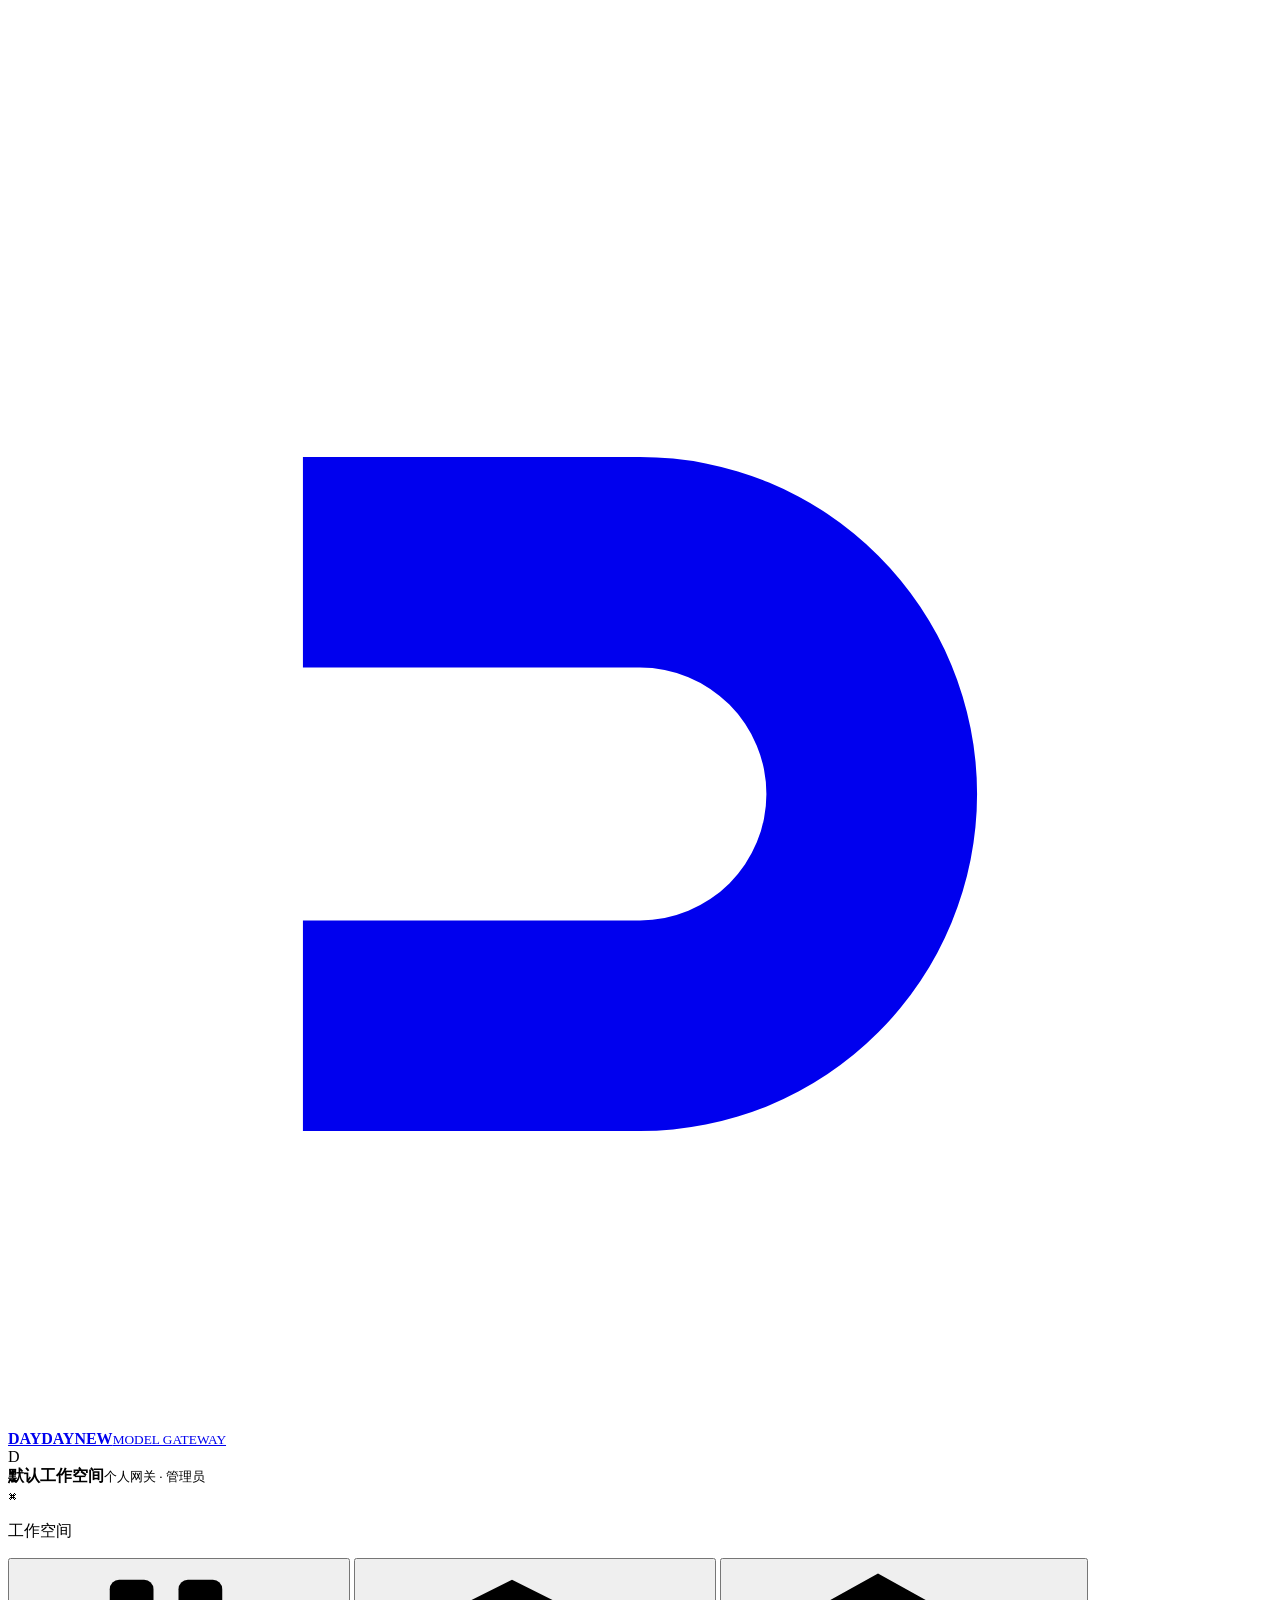
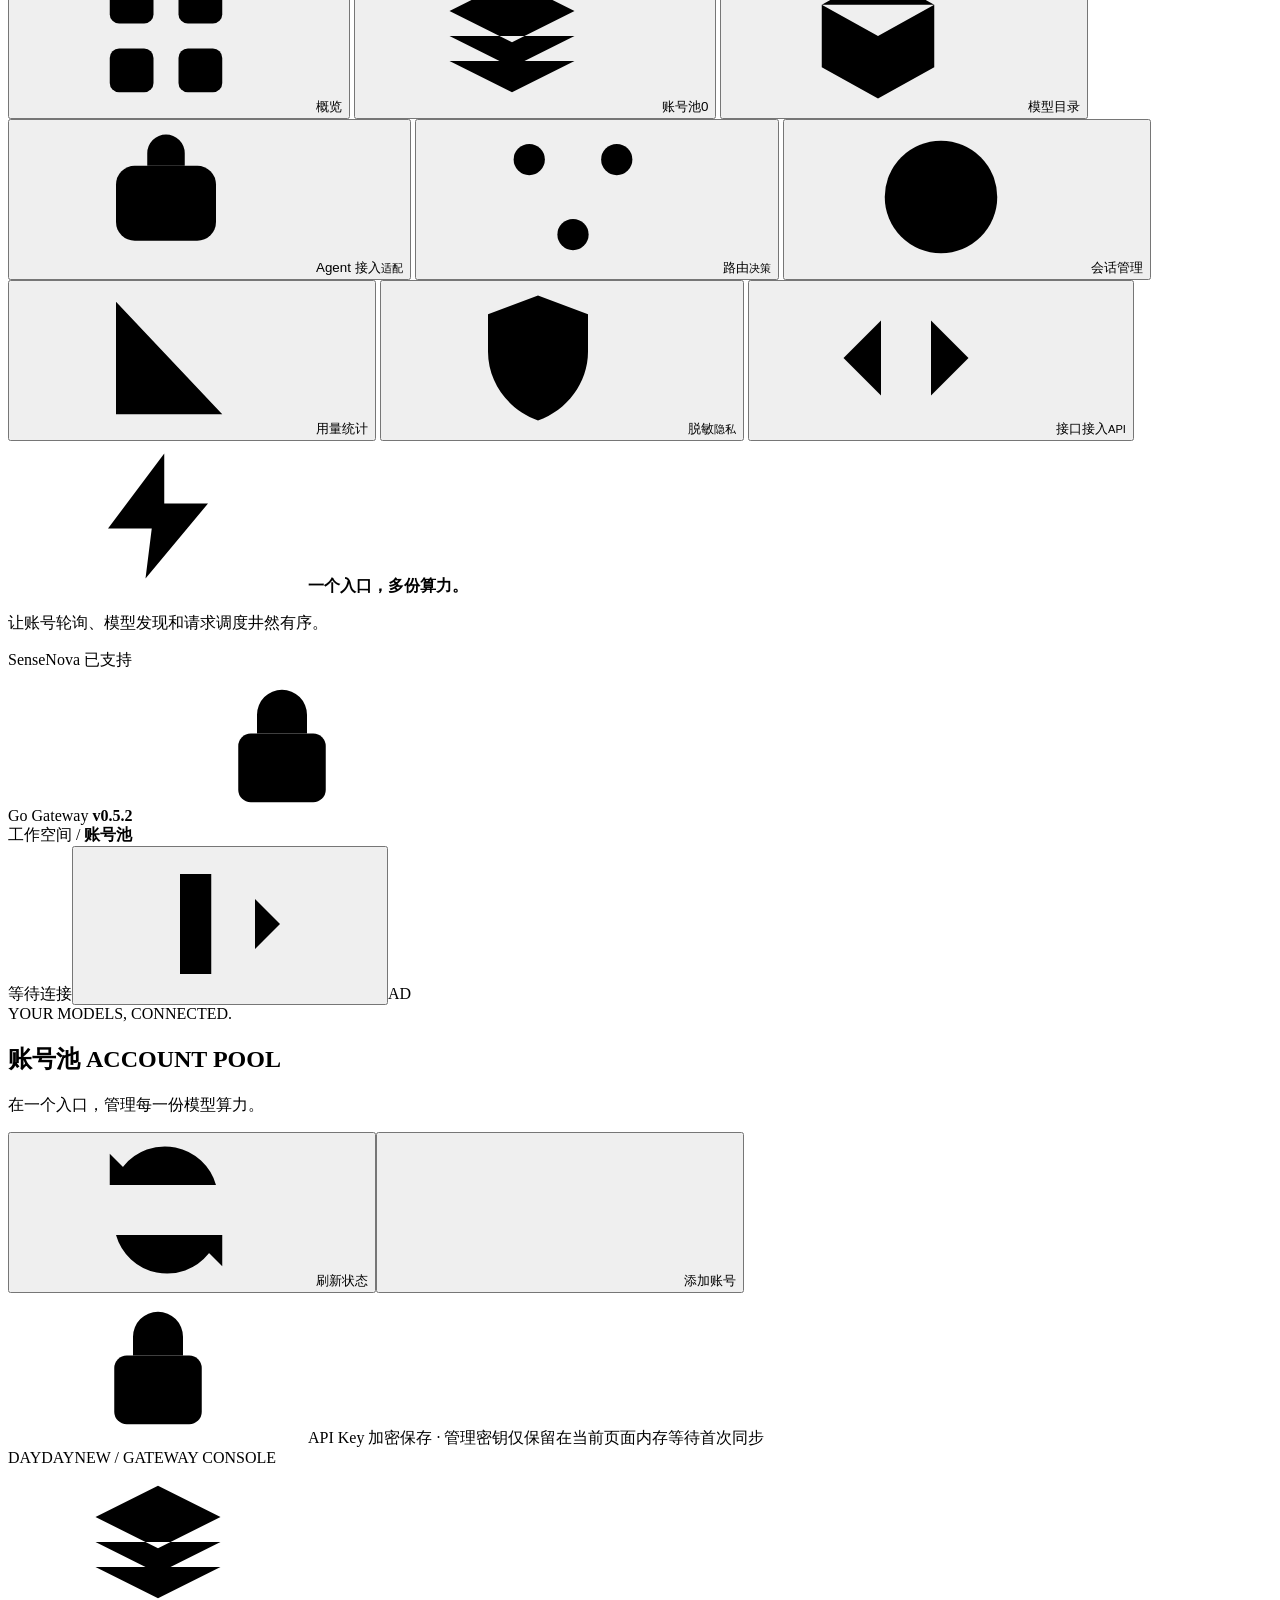
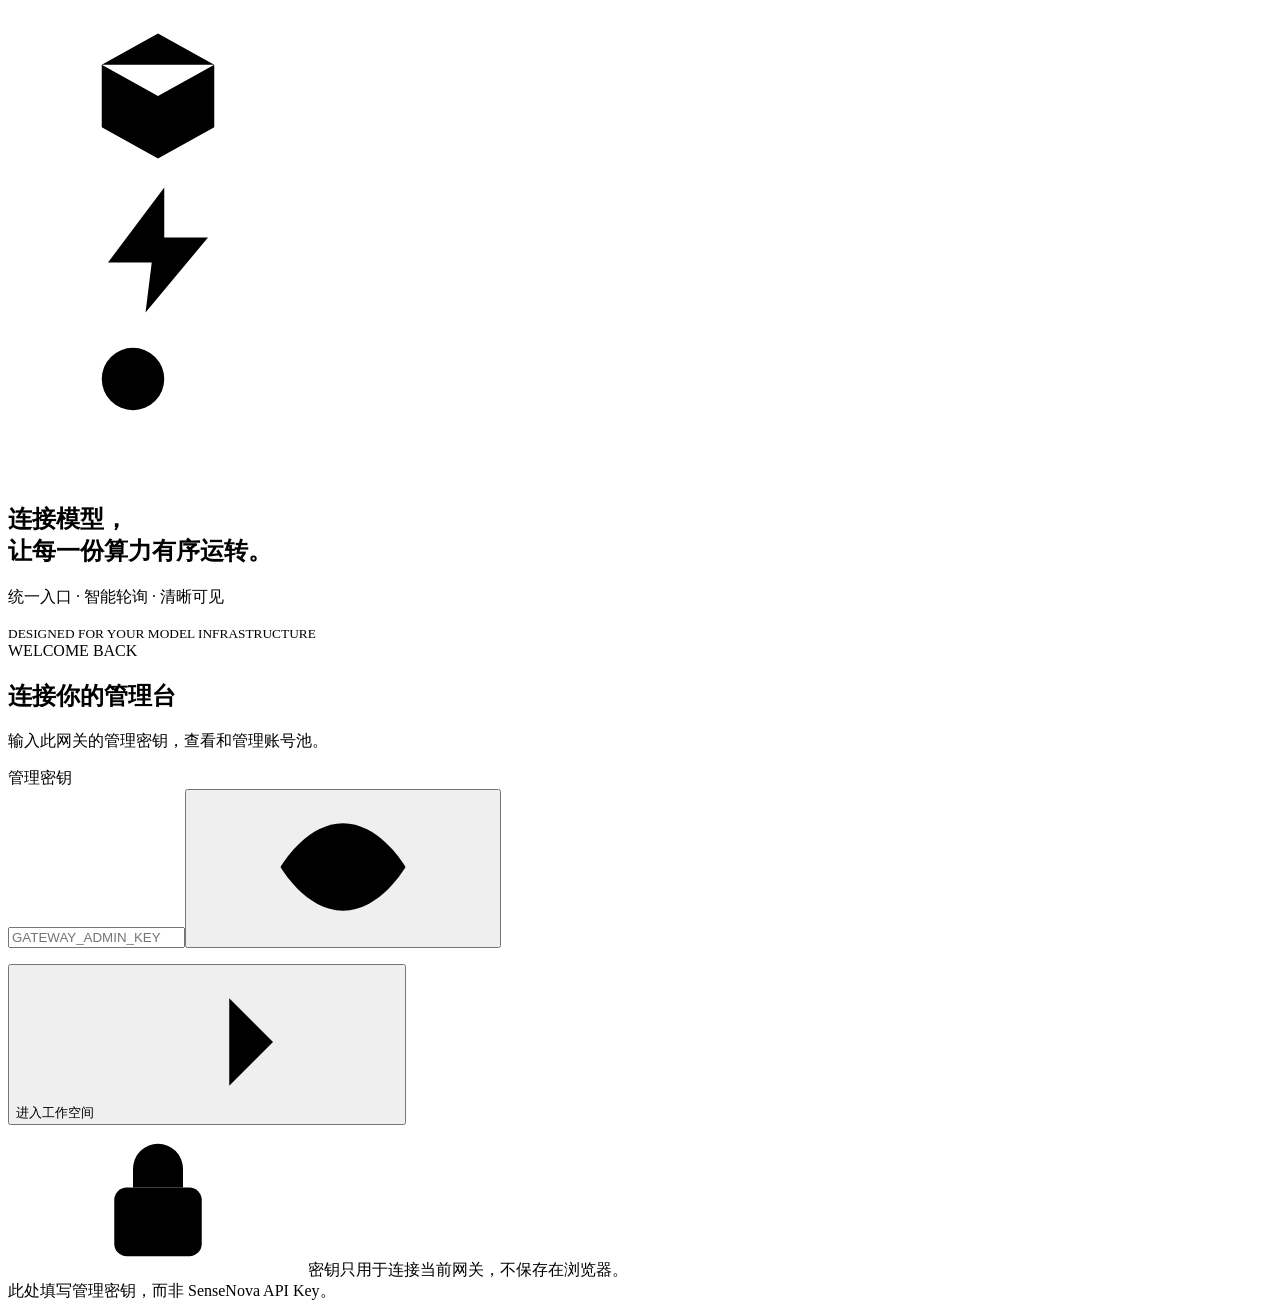
==== internal/gateway/web/index.html @ a0a12a76 "Initial commit: daydayup 项目首次提交" ====
<!doctype html>
<html lang="zh-CN">
<head>
  <meta charset="UTF-8">
  <meta name="viewport" content="width=device-width, initial-scale=1">
  <meta name="color-scheme" content="light">
  <title>DayDayNew · 模型网关管理台</title>
  <link rel="icon" href="data:image/svg+xml,%3Csvg xmlns='http://www.w3.org/2000/svg' viewBox='0 0 40 40'%3E%3Crect width='40' height='40' rx='11' fill='%23109486'/%3E%3Cpath d='M11 12h9a8 8 0 010 16h-9v-5h9a3 3 0 000-6h-9z' fill='white'/%3E%3C/svg%3E">
  <link rel="stylesheet" href="/admin/assets/app.css">
  <script src="/admin/assets/app.js" defer></script>
</head>
<body>
<svg class="sprite" aria-hidden="true"><defs>
  <symbol id="i-grid" viewBox="0 0 24 24"><rect x="3" y="3" width="7" height="7" rx="1.5"/><rect x="14" y="3" width="7" height="7" rx="1.5"/><rect x="3" y="14" width="7" height="7" rx="1.5"/><rect x="14" y="14" width="7" height="7" rx="1.5"/></symbol>
  <symbol id="i-stack" viewBox="0 0 24 24"><path d="m12 3 10 5-10 5L2 8zM2 12l10 5 10-5M2 16l10 5 10-5"/></symbol>
  <symbol id="i-cube" viewBox="0 0 24 24"><path d="m12 2 9 5v10l-9 5-9-5V7zM3 7l9 5 9-5M12 12v10M7.5 4.5l9 5"/></symbol>
  <symbol id="i-chart" viewBox="0 0 24 24"><path d="M4 3v18h17M8 15v2M13 10v7M18 5v12"/></symbol>
  <symbol id="i-code" viewBox="0 0 24 24"><path d="m8 6-6 6 6 6m8-12 6 6-6 6m-3-14-2 16"/></symbol>
  <symbol id="i-plus" viewBox="0 0 24 24"><path d="M12 5v14M5 12h14"/></symbol>
  <symbol id="i-refresh" viewBox="0 0 24 24"><path d="M20 8a8.5 8.5 0 0 0-14.8-3L3 8m0-5v5h5M4 16a8.5 8.5 0 0 0 14.8 3L21 16m0 5v-5h-5"/></symbol>
  <symbol id="i-search" viewBox="0 0 24 24"><circle cx="10.5" cy="10.5" r="6.5"/><path d="m16 16 5 5"/></symbol>
  <symbol id="i-arrow" viewBox="0 0 24 24"><path d="m9 5 7 7-7 7"/></symbol>
  <symbol id="i-close" viewBox="0 0 24 24"><path d="m6 6 12 12M6 18 18 6"/></symbol>
  <symbol id="i-lock" viewBox="0 0 24 24"><rect x="5" y="10" width="14" height="11" rx="2"/><path d="M8 10V7a4 4 0 0 1 8 0v3M12 14v3"/></symbol>
  <symbol id="i-check" viewBox="0 0 24 24"><path d="m5 12 4 4L19 6"/></symbol>
  <symbol id="i-info" viewBox="0 0 24 24"><circle cx="12" cy="12" r="9"/><path d="M12 11v6M12 7h.01"/></symbol>
  <symbol id="i-key" viewBox="0 0 24 24"><circle cx="8" cy="8" r="5"/><path d="m12 12 9 9M16 16l3-3M19 19l3-3"/></symbol>
  <symbol id="i-zap" viewBox="0 0 24 24"><path d="m13 2-9 12h7l-1 8 10-12h-7z"/></symbol>
  <symbol id="i-more" viewBox="0 0 24 24"><circle cx="5" cy="12" r="1"/><circle cx="12" cy="12" r="1"/><circle cx="19" cy="12" r="1"/></symbol>
  <symbol id="i-edit" viewBox="0 0 24 24"><path d="m15 4 5 5M4 20l1-6L17 2l5 5-12 12z"/></symbol>
  <symbol id="i-trash" viewBox="0 0 24 24"><path d="M3 6h18M9 6V3h6v3M5 6l1 15h12l1-15M10 10v7M14 10v7"/></symbol>
  <symbol id="i-exit" viewBox="0 0 24 24"><path d="M9 4H4v16h5m7-12 4 4-4 4m-6-4h10"/></symbol>
  <symbol id="i-database" viewBox="0 0 24 24"><ellipse cx="12" cy="5" rx="8" ry="3"/><path d="M4 5v14c0 4 16 4 16 0V5M4 10c0 4 16 4 16 0M4 15c0 4 16 4 16 0"/></symbol>
  <symbol id="i-clock" viewBox="0 0 24 24"><circle cx="12" cy="12" r="9"/><path d="M12 7v5l3 2"/></symbol>
  <symbol id="i-copy" viewBox="0 0 24 24"><rect x="8" y="8" width="13" height="13" rx="2"/><path d="M16 8V3H3v13h5"/></symbol>
  <symbol id="i-eye" viewBox="0 0 24 24"><path d="M2 12s4-7 10-7 10 7 10 7-4 7-10 7S2 12 2 12"/><circle cx="12" cy="12" r="3"/></symbol>
  <symbol id="i-shield" viewBox="0 0 24 24"><path d="M12 2 4 5v6c0 5 3.4 9.4 8 11 4.6-1.6 8-6 8-11V5zM9 12l2 2 4-4"/></symbol>
  <symbol id="i-server" viewBox="0 0 24 24"><rect x="3" y="3" width="18" height="7" rx="2"/><rect x="3" y="14" width="18" height="7" rx="2"/><path d="M7 6.5h.01M7 17.5h.01M15 6.5h3M15 17.5h3"/></symbol>
  <symbol id="i-agent" viewBox="0 0 24 24"><rect x="4" y="7" width="16" height="12" rx="3"/><path d="M9 7V5a3 3 0 0 1 6 0v2M9 13h.01M15 13h.01M9 16.5c1.8 1 4.2 1 6 0"/></symbol>
  <symbol id="i-route" viewBox="0 0 24 24"><circle cx="5" cy="6" r="2.5"/><circle cx="19" cy="6" r="2.5"/><circle cx="12" cy="18" r="2.5"/><path d="M7 6h10M5.5 8.5 11 16.5M18.5 8.5 13 16.5"/></symbol>
  <symbol id="logo-sensenova" viewBox="0 0 24 24"><rect x="2" y="2" width="20" height="20" rx="6" fill="currentColor" stroke="none"/><path d="M7.4 15.4c1.2 1 2.7 1.5 4.4 1.5 2.2 0 3.6-1 3.6-2.5 0-1.4-1-2-3.3-2.4l-1.7-.3c-2-.4-3-1.3-3-3 0-2 1.8-3.4 4.5-3.4 1.5 0 2.9.4 4 1.2" stroke="#fff" stroke-width="1.9" fill="none" stroke-linecap="round"/></symbol>
  <symbol id="logo-workbuddy" viewBox="0 0 24 24"><rect x="2" y="2" width="20" height="20" rx="6" fill="currentColor" stroke="none"/><path d="M6.6 14.6 9 9.4l2.1 4.3 1-2.2 1.1 2.2L17.4 9.4" stroke="#fff" stroke-width="1.9" fill="none" stroke-linecap="round" stroke-linejoin="round"/></symbol>
  <symbol id="logo-tokenplan" viewBox="0 0 24 24"><rect x="2" y="2" width="20" height="20" rx="6" fill="currentColor" stroke="none"/><path d="M12 6.2c1.9 2.3 3.1 4 3.1 5.8 0 1.9-1.4 3.3-3.1 3.3s-3.1-1.4-3.1-3.3c0-1.8 1.2-3.5 3.1-5.8Z" fill="#fff" stroke="none"/><path d="M7.6 16.6h8.8" stroke="#fff" stroke-width="1.9" stroke-linecap="round"/></symbol>
</defs></svg>

<div class="app-shell" inert>
  <aside class="sidebar">
    <a class="brand" href="/admin/" aria-label="DayDayNew 首页"><span class="brand-logo"><svg viewBox="0 0 30 30"><path d="M7 7h8a8 8 0 0 1 0 16H7v-5h8a3 3 0 0 0 0-6H7z" fill="currentColor"/></svg></span><span><b>DAYDAYNEW</b><small>MODEL GATEWAY</small></span></a>
    <div class="workspace"><span class="workspace-icon">D</span><div><b>默认工作空间</b><small>个人网关 · 管理员</small></div><span class="workspace-chevron">⌘</span></div>
    <p class="nav-caption">工作空间</p>
    <nav aria-label="主要导航">
      <button class="nav-item" data-page="overview"><svg><use href="#i-grid"/></svg>概览</button>
      <button class="nav-item active" data-page="accounts"><svg><use href="#i-stack"/></svg>账号池<span id="nav-count" class="nav-count">0</span></button>
      <button class="nav-item" data-page="models"><svg><use href="#i-cube"/></svg>模型目录</button>
      <button class="nav-item" data-page="agents"><svg><use href="#i-agent"/></svg>Agent 接入<small>适配</small></button>
      <button class="nav-item" data-page="routing"><svg><use href="#i-route"/></svg>路由<small>决策</small></button>
      <button class="nav-item" data-page="sessions"><svg><use href="#i-clock"/></svg>会话管理</button>
      <button class="nav-item" data-page="usage"><svg><use href="#i-chart"/></svg>用量统计</button>
      <button class="nav-item" data-page="redaction"><svg><use href="#i-shield"/></svg>脱敏<small>隐私</small></button>
      <span class="nav-divider"></span>
      <button class="nav-item" data-page="connect"><svg><use href="#i-code"/></svg>接口接入<small>API</small></button>
    </nav>
    <div class="sidebar-note"><svg><use href="#i-zap"/></svg><b>一个入口，多份算力。</b><p>让账号轮询、模型发现和请求调度井然有序。</p><span>SenseNova 已支持 <span class="tiny-dot"></span></span></div>
    <div class="sidebar-bottom"><span class="system-light"></span><span>Go Gateway <b>v0.5.2</b></span><svg><use href="#i-lock"/></svg></div>
  </aside>

  <main class="main">
    <header class="topbar"><div class="breadcrumb">工作空间 <span>/</span> <b id="breadcrumb-page">账号池</b></div><div class="topbar-right"><span id="connection-status" class="connection"><i></i> 等待连接</span><span class="topbar-divider"></span><button id="logout" class="icon-button" title="退出管理台" aria-label="退出管理台"><svg><use href="#i-exit"/></svg></button><span class="user-avatar">AD</span></div></header>
    <div class="page-wrap">
      <section class="page-heading"><div><div class="eyebrow">YOUR MODELS, CONNECTED.</div><h1 id="page-title">账号池 <span id="title-badge">ACCOUNT POOL</span></h1><p id="page-subtitle">在一个入口，管理每一份模型算力。</p></div><div class="heading-actions"><button id="refresh-all" class="button secondary"><svg><use href="#i-refresh"/></svg>刷新状态</button><button id="add-account" class="button primary"><svg><use href="#i-plus"/></svg>添加账号</button></div></section>
      <div id="error-banner" class="error-banner" role="alert" hidden></div>
      <section id="metrics" class="metrics" aria-label="网关指标"></section>
      <section id="page-content"></section>
      <footer class="page-footer"><span><svg><use href="#i-lock"/></svg>API Key 加密保存 · 管理密钥仅保留在当前页面内存</span><span id="last-update">等待首次同步</span></footer>
    </div>
  </main>
</div>

<div id="login-overlay" class="login-overlay">
  <div class="login-decoration"><span>DAYDAYNEW / GATEWAY CONSOLE</span><div class="login-art"><div class="orbit orbit-one"></div><div class="orbit orbit-two"></div><div class="orbit-center"><svg><use href="#i-stack"/></svg></div><div class="orbit-node node-one"><svg><use href="#i-cube"/></svg></div><div class="orbit-node node-two"><svg><use href="#i-zap"/></svg></div><div class="orbit-node node-three"><svg><use href="#i-key"/></svg></div></div><h2>连接模型，<br>让每一份算力有序运转。</h2><p>统一入口 · 智能轮询 · 清晰可见</p><small>DESIGNED FOR YOUR MODEL INFRASTRUCTURE</small></div>
  <form id="login-form" class="login-form"><span class="login-label">WELCOME BACK</span><h2>连接你的管理台</h2><p>输入此网关的管理密钥，查看和管理账号池。</p><label for="admin-key">管理密钥</label><div class="password-input"><input id="admin-key" type="password" placeholder="GATEWAY_ADMIN_KEY" required autocomplete="off" spellcheck="false"><button type="button" class="icon-button reveal" data-target="admin-key" aria-label="显示或隐藏管理密钥"><svg><use href="#i-eye"/></svg></button></div><p id="login-error" class="field-error" role="alert"></p><button id="login-submit" class="button primary full" type="submit">进入工作空间 <svg><use href="#i-arrow"/></svg></button><div class="login-tip"><svg><use href="#i-lock"/></svg><span>密钥只用于连接当前网关，不保存在浏览器。<br>此处填写管理密钥，而非 SenseNova API Key。</span></div></form>
</div>

<dialog id="account-dialog" class="modal">
  <form id="account-form"><div class="modal-heading"><div><span class="section-overline">ACCOUNT CONNECTION</span><h2 id="account-dialog-title">接入新的账号</h2></div><button type="button" class="icon-button close-dialog" aria-label="关闭"><svg><use href="#i-close"/></svg></button></div><p class="modal-intro">配置一个独立的额度主体，加入统一调度。</p><div class="field platform-field"><span class="field-label" id="platform-label">平台 <span>*</span></span><div id="platform-picker" class="platform-grid" role="radiogroup" aria-labelledby="platform-label"></div><input id="account-provider" name="provider" type="hidden" value=""><small id="platform-note">平台列表由网关注册表自动生成，新增平台会在这里自动出现。</small></div><div class="form-grid"><div class="field"><label for="account-name">账号名称 <span>*</span></label><input id="account-name" name="name" maxlength="80" placeholder="例如：生产主账号" required></div><div class="field"><label for="account-id">账号 ID <span>*</span></label><input id="account-id" name="id" pattern="[a-zA-Z0-9_.\-]{1,64}" maxlength="64" required spellcheck="false"><small>创建后不可修改</small></div></div><div class="field"><label id="account-key-label" for="account-key">API Key / Access Token <span>*</span></label><div class="password-input"><input id="account-key" name="api_key" type="password" placeholder="sk-… 或 wb access token" autocomplete="new-password" spellcheck="false"><button type="button" class="icon-button reveal" data-target="account-key" aria-label="显示或隐藏 API Key"><svg><use href="#i-eye"/></svg></button></div><small id="account-key-hint">保存后不再显示明文，检查状态不会发起模型生成。</small></div><div id="workbuddy-fields" hidden><div id="oauth-panel" class="oauth-panel" hidden><div class="oauth-title">浏览器授权登录 <span class="tag">免粘贴凭证</span></div><p class="oauth-desc">在官方登录页完成登录后，网关自动获取 UID / Access Token / Refresh Token 并创建账号，无需复制粘贴任何凭证。</p><div class="oauth-actions"><button type="button" id="oauth-start" class="button secondary">开始浏览器授权</button><button type="button" id="oauth-cancel" class="button text" hidden>取消授权</button></div><p id="oauth-status" class="oauth-status" role="status"></p><small>登录状态只保留在网关内存中，10 分钟未完成自动失效；⌘-打开弹窗被拦截时请手动允许。</small></div><div class="field"><label for="account-uid">UID（X-User-Id）<span>*</span></label><input id="account-uid" name="uid" maxlength="128" placeholder="OAuth 导入得到的账号 UID" spellcheck="false"></div><div class="field"><label for="account-refresh">Refresh Token</label><div class="password-input"><input id="account-refresh" type="password" autocomplete="new-password" spellcheck="false"><button type="button" class="icon-button reveal" data-target="account-refresh" aria-label="显示或隐藏 Refresh Token"><svg><use href="#i-eye"/></svg></button></div><small>access token 过期时自动刷新；留空则不能续期。</small></div><div class="form-grid"><div class="field"><label for="account-realm">区域</label><select id="account-realm"><option value="intl">国际版 workbuddy.ai</option><option value="cn">国内版 copilot.tencent.com</option></select></div><div class="field"><label for="account-product">客户端身份</label><select id="account-product"><option value="desktop">桌面端 (WorkBuddy 5.8.4)</option><option value="vscode">VSCode 扩展</option><option value="cli">CodeBuddy CLI</option></select></div></div></div><details class="advanced"><summary>高级配置 <span>源站、并发与模型范围</span></summary><div class="field"><label for="account-base">Base URL</label><input id="account-base" name="base_url" type="url" value="https://token.sensenova.cn" required spellcheck="false"><small>填写源站地址，不包含 /v1</small></div><div class="field"><label for="account-concurrency">每号最大并发</label><input id="account-concurrency" type="number" value="4" min="1" max="1000" required></div><div class="field"><label for="account-models">模型白名单 <span class="optional">可选</span></label><textarea id="account-models" rows="2" placeholder="留空使用动态发现的模型；多个模型用逗号或换行分隔"></textarea></div></details><div class="security-note"><svg><use href="#i-lock"/></svg>凭证以 AES-256-GCM 加密保存在网关本地。</div><p id="account-error" class="field-error" role="alert"></p><div class="modal-footer"><button type="button" class="button secondary close-dialog">取消</button><button id="account-save" type="submit" class="button primary">保存并检查 <svg><use href="#i-arrow"/></svg></button></div></form>
</dialog>

<dialog id="quota-dialog" class="modal"><form id="quota-form"><div class="modal-heading"><div><span class="section-overline">QUOTA OBSERVATION</span><h2>更新额度快照</h2></div><button type="button" class="icon-button close-dialog" aria-label="关闭"><svg><use href="#i-close"/></svg></button></div><p class="modal-intro">填写你从账户页面核实的额度，网关不会将 Token 换算成积分。</p><div class="form-grid"><div class="field"><label for="quota-pool">积分池</label><select id="quota-pool"><option value="general">通用积分</option><option value="flash-lite">Flash-Lite 专属积分</option></select></div><div class="field"><label for="quota-ttl">有效时间（分钟）</label><input id="quota-ttl" type="number" min="1" max="1440" value="5" required></div><div class="field"><label for="quota-five">5 小时剩余积分</label><input id="quota-five" type="number" min="0" step="any" placeholder="填写已核实的余额" required></div><div class="field"><label for="quota-week">周剩余积分</label><input id="quota-week" type="number" min="0" step="any" placeholder="填写已核实的余额" required></div></div><div class="security-note"><svg><use href="#i-info"/></svg>本次只观测选中的积分池，将替换旧快照，不用于判定账号整体额度耗尽。</div><p id="quota-error" class="field-error" role="alert"></p><div class="modal-footer"><button type="button" class="button secondary close-dialog">取消</button><button type="submit" class="button primary">保存观测值</button></div></form></dialog>

<dialog id="confirm-dialog" class="modal small-modal"><form id="confirm-form"><div class="modal-heading"><h2>移除这个账号？</h2><button type="button" class="icon-button close-dialog" aria-label="关闭"><svg><use href="#i-close"/></svg></button></div><p id="confirm-description" class="modal-intro"></p><p id="confirm-error" class="field-error" role="alert"></p><div class="modal-footer"><button type="button" class="button secondary close-dialog">取消</button><button id="confirm-delete" type="submit" class="button danger">移除账号</button></div></form></dialog>
<div id="drawer-backdrop" class="drawer-backdrop" hidden></div><aside id="account-drawer" class="drawer" role="dialog" aria-modal="true" aria-label="账号详情" hidden></aside>
<div id="toast-region" class="toast-region" role="status" aria-live="polite"></div>
<dialog id="session-edit-dialog" class="form-dialog"><form id="session-edit-form"><div class="dialog-header"><div><span class="eyebrow">SESSION</span><h2>重命名会话</h2></div><button type="button" class="icon-button close-dialog" aria-label="关闭"><svg><use href="#i-close"/></svg></button></div><div class="dialog-body"><label for="session-name">会话名称</label><input id="session-name" required maxlength="120" autocomplete="off"><p id="session-edit-error" class="form-error" role="alert"></p></div><div class="dialog-footer"><button type="button" class="button secondary close-dialog">取消</button><button id="session-save" type="submit" class="button primary">保存名称</button></div></form></dialog>

<dialog id="agent-dialog" class="modal">
  <form id="agent-form"><div class="modal-heading"><div><span class="section-overline">AGENT WIRING</span><h2 id="agent-dialog-title">接入 Agent</h2></div><button type="button" class="icon-button close-dialog" aria-label="关闭"><svg><use href="#i-close"/></svg></button></div><p id="agent-dialog-intro" class="modal-intro">选择模型并写入该 Agent 的配置文件。</p><div class="field"><label for="agent-model">模型 <span>*</span></label><select id="agent-model" required><option value="">选择模型…</option></select><small>模型来自当前账号池的发现目录（provider/model）。</small></div><div class="form-grid"><div class="field"><label for="agent-mode">写入模式</label><select id="agent-mode"><option value="auto">自动写入（备份 → 写入 → 可还原）</option><option value="snippet">仅生成片段</option></select></div><div id="agent-target-field" class="field"><label for="agent-target">目标文件</label><input id="agent-target" type="text" spellcheck="false" placeholder="~/.config/opencode/opencode.json"><small>自动写入前会备份原文件；检测到外部修改时拒绝覆盖。</small></div></div><div id="agent-preview-area" class="code-wrap" hidden><label>将写入的内容</label><pre id="agent-preview" class="code-block"></pre></div><div id="agent-bridge-note" class="security-note" hidden><svg><use href="#i-info"/></svg><span id="agent-bridge-note-text"></span></div><p id="agent-error" class="field-error" role="alert"></p><div class="modal-footer"><button type="button" class="button secondary" data-action="agent-preview">预览</button><button type="button" class="button secondary close-dialog">取消</button><button id="agent-save" type="submit" class="button primary">应用并写入 <svg><use href="#i-arrow"/></svg></button></div></form>
</dialog>
</body>
</html>
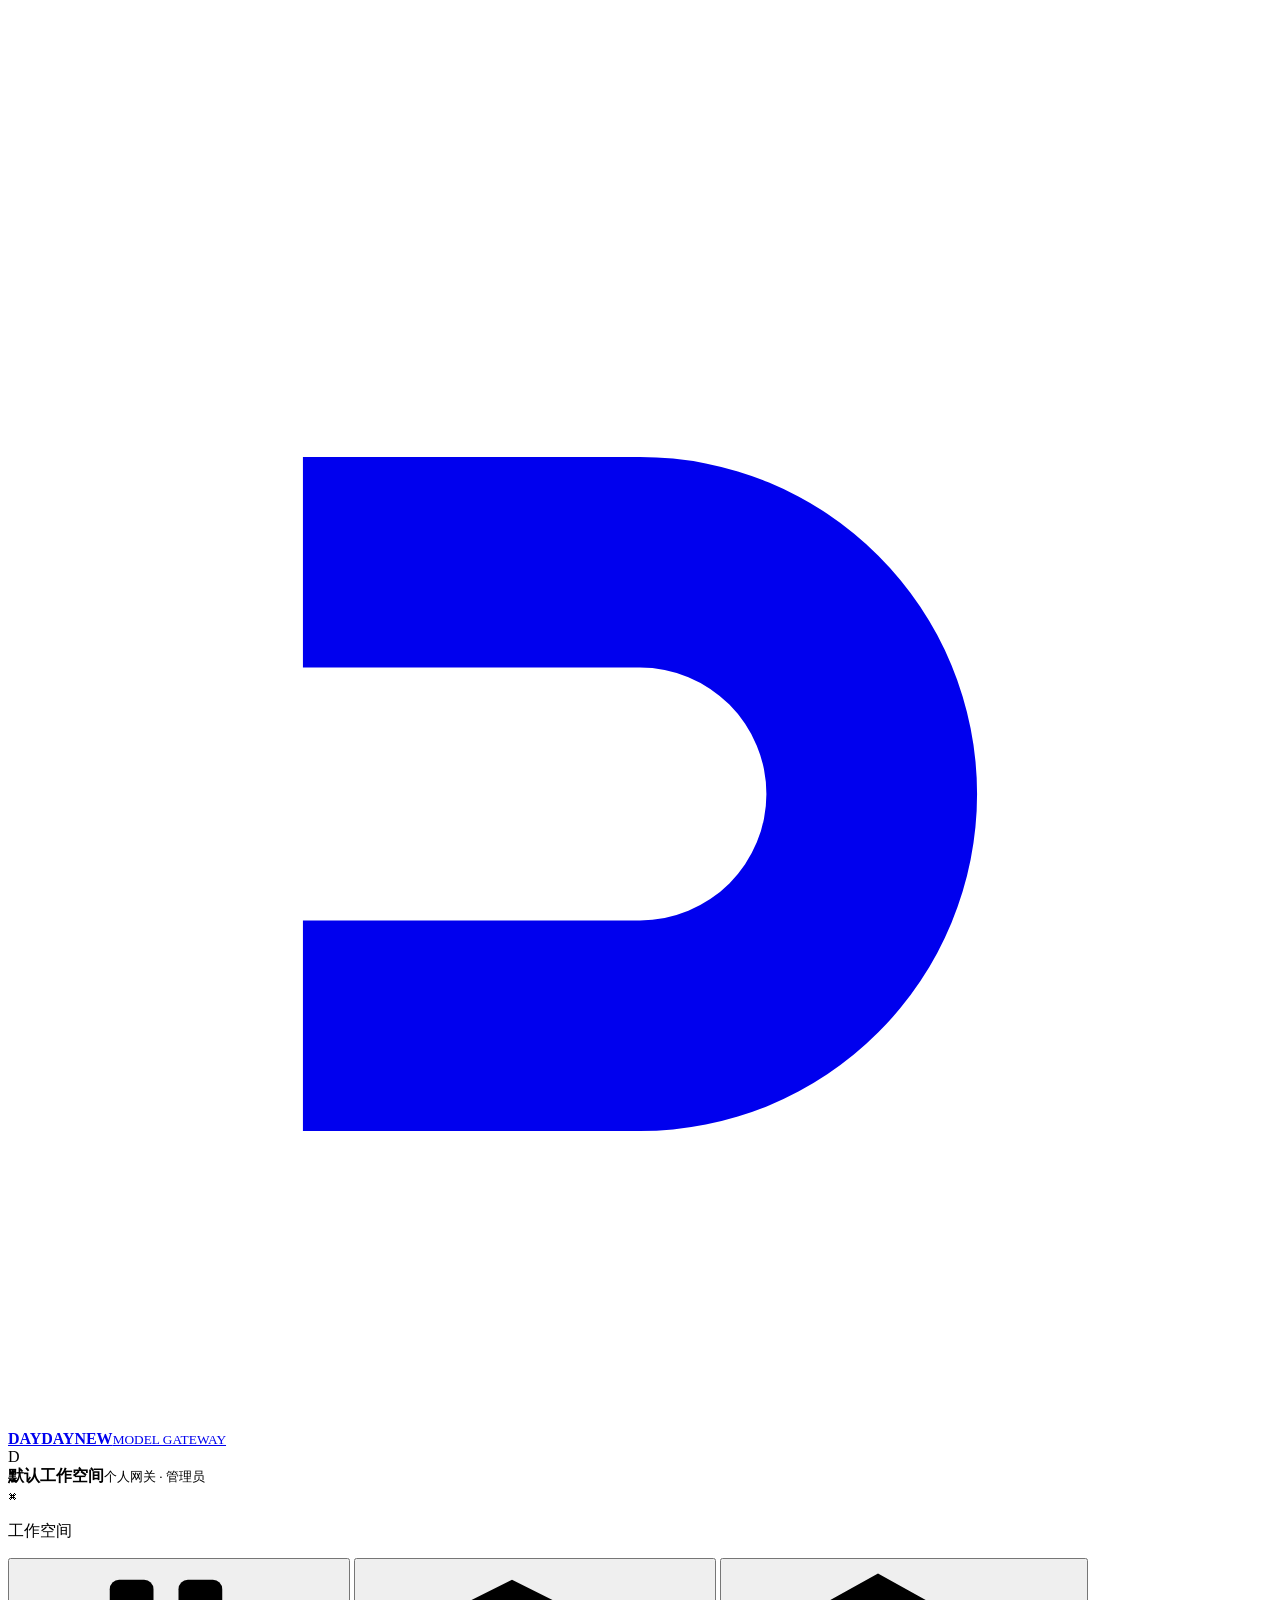
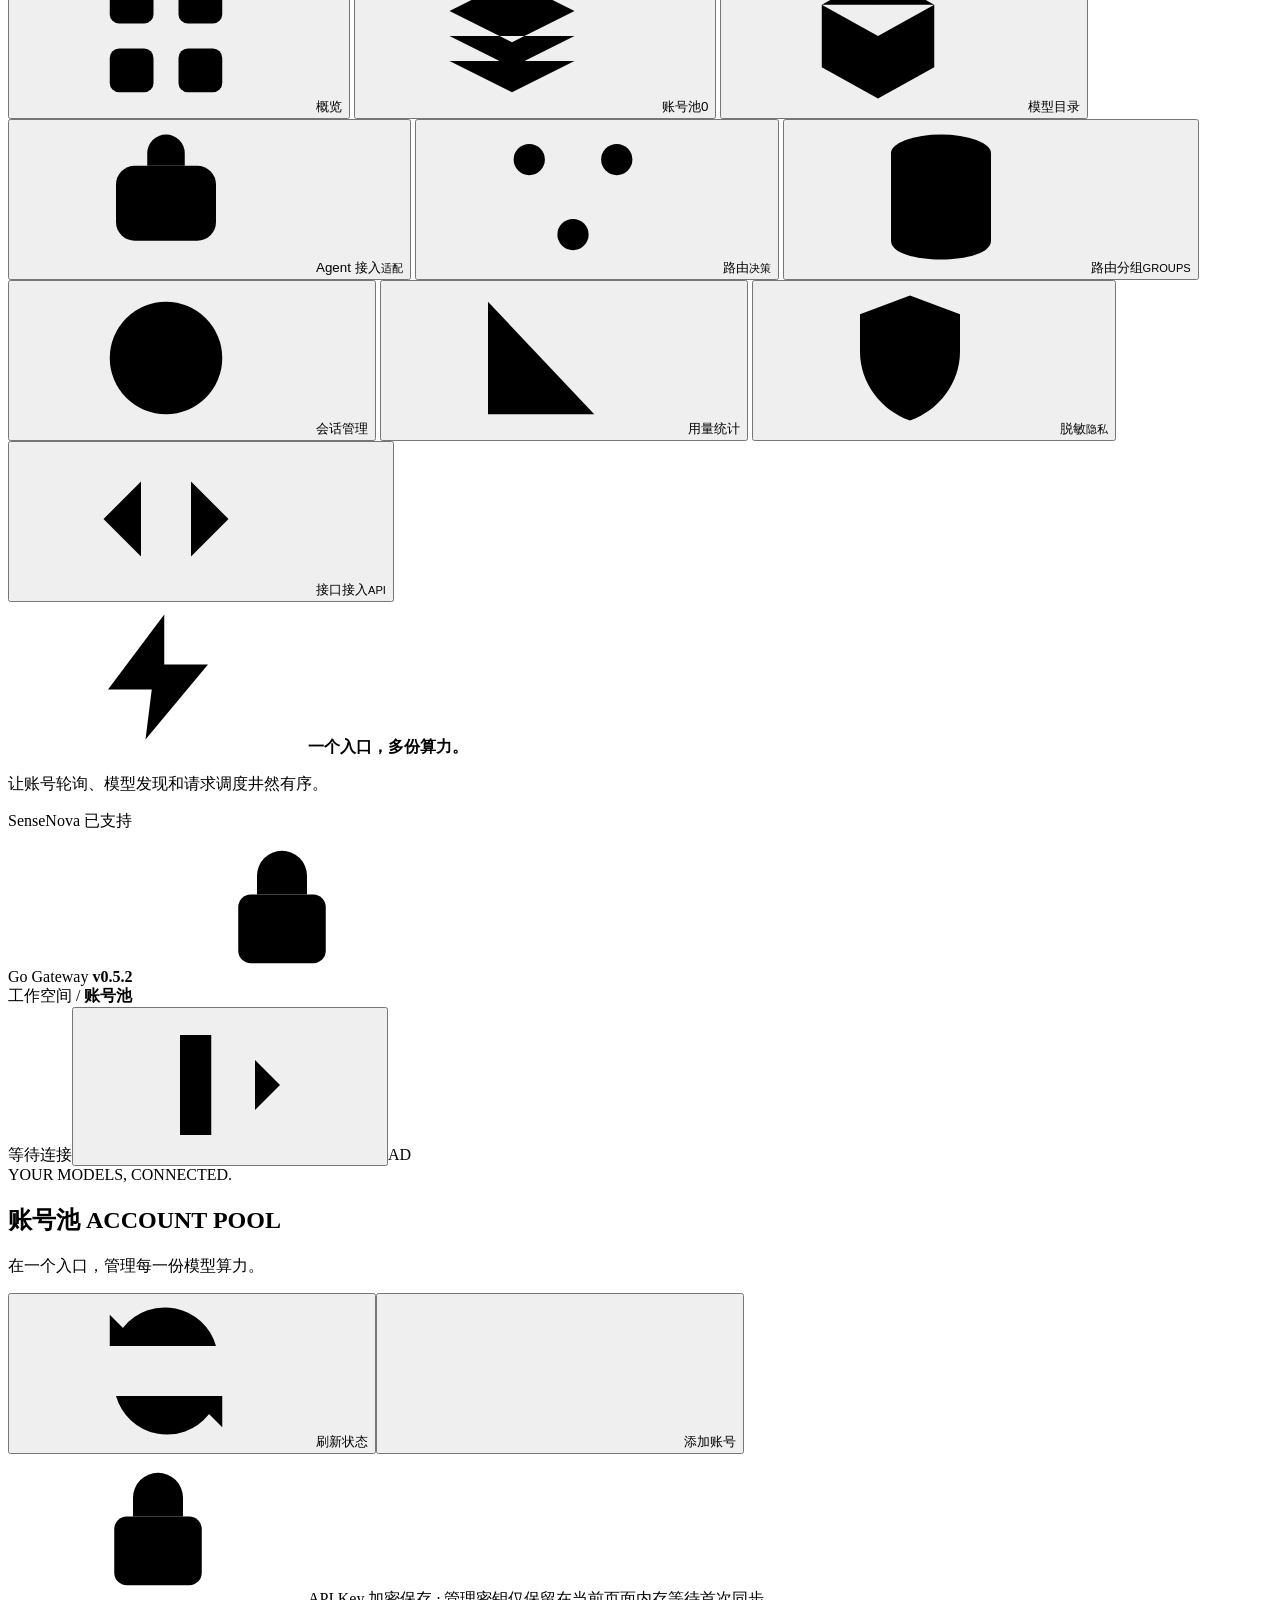
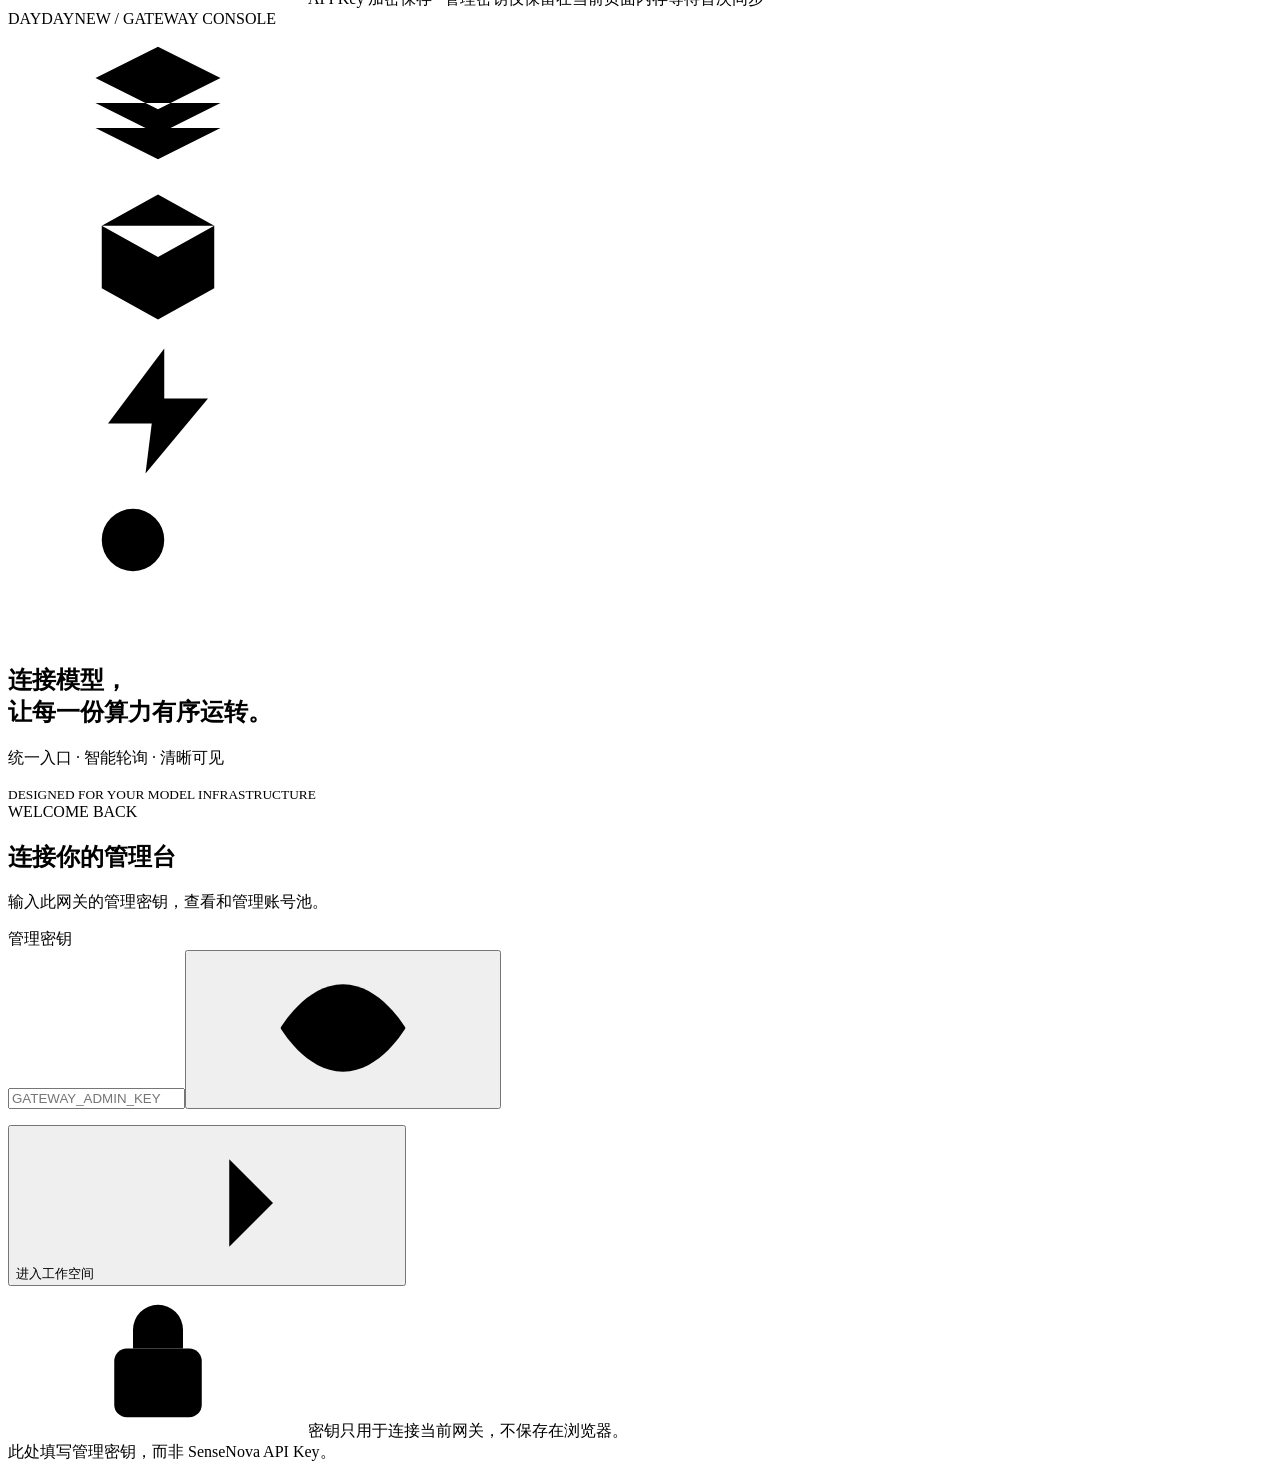
==== commit f2846a29: "优化启动性能并将会话 body 改为文件存储 - 启动优化：引入进程级共享 SQLite 句柄（store.Shared），移除启动期   migrateLegacyData 关闭连接触发的 WAL " ====
--- a/internal/gateway/web/index.html
+++ b/internal/gateway/web/index.html
@@ -54,6 +54,7 @@
       <button class="nav-item" data-page="models"><svg><use href="#i-cube"/></svg>模型目录</button>
       <button class="nav-item" data-page="agents"><svg><use href="#i-agent"/></svg>Agent 接入<small>适配</small></button>
       <button class="nav-item" data-page="routing"><svg><use href="#i-route"/></svg>路由<small>决策</small></button>
+      <button class="nav-item" data-page="groups"><svg><use href="#i-database"/></svg>路由分组<small>GROUPS</small></button>
       <button class="nav-item" data-page="sessions"><svg><use href="#i-clock"/></svg>会话管理</button>
       <button class="nav-item" data-page="usage"><svg><use href="#i-chart"/></svg>用量统计</button>
       <button class="nav-item" data-page="redaction"><svg><use href="#i-shield"/></svg>脱敏<small>隐私</small></button>
@@ -82,7 +83,7 @@
 </div>
 
 <dialog id="account-dialog" class="modal">
-  <form id="account-form"><div class="modal-heading"><div><span class="section-overline">ACCOUNT CONNECTION</span><h2 id="account-dialog-title">接入新的账号</h2></div><button type="button" class="icon-button close-dialog" aria-label="关闭"><svg><use href="#i-close"/></svg></button></div><p class="modal-intro">配置一个独立的额度主体，加入统一调度。</p><div class="field platform-field"><span class="field-label" id="platform-label">平台 <span>*</span></span><div id="platform-picker" class="platform-grid" role="radiogroup" aria-labelledby="platform-label"></div><input id="account-provider" name="provider" type="hidden" value=""><small id="platform-note">平台列表由网关注册表自动生成，新增平台会在这里自动出现。</small></div><div class="form-grid"><div class="field"><label for="account-name">账号名称 <span>*</span></label><input id="account-name" name="name" maxlength="80" placeholder="例如：生产主账号" required></div><div class="field"><label for="account-id">账号 ID <span>*</span></label><input id="account-id" name="id" pattern="[a-zA-Z0-9_.\-]{1,64}" maxlength="64" required spellcheck="false"><small>创建后不可修改</small></div></div><div class="field"><label id="account-key-label" for="account-key">API Key / Access Token <span>*</span></label><div class="password-input"><input id="account-key" name="api_key" type="password" placeholder="sk-… 或 wb access token" autocomplete="new-password" spellcheck="false"><button type="button" class="icon-button reveal" data-target="account-key" aria-label="显示或隐藏 API Key"><svg><use href="#i-eye"/></svg></button></div><small id="account-key-hint">保存后不再显示明文，检查状态不会发起模型生成。</small></div><div id="workbuddy-fields" hidden><div id="oauth-panel" class="oauth-panel" hidden><div class="oauth-title">浏览器授权登录 <span class="tag">免粘贴凭证</span></div><p class="oauth-desc">在官方登录页完成登录后，网关自动获取 UID / Access Token / Refresh Token 并创建账号，无需复制粘贴任何凭证。</p><div class="oauth-actions"><button type="button" id="oauth-start" class="button secondary">开始浏览器授权</button><button type="button" id="oauth-cancel" class="button text" hidden>取消授权</button></div><p id="oauth-status" class="oauth-status" role="status"></p><small>登录状态只保留在网关内存中，10 分钟未完成自动失效；⌘-打开弹窗被拦截时请手动允许。</small></div><div class="field"><label for="account-uid">UID（X-User-Id）<span>*</span></label><input id="account-uid" name="uid" maxlength="128" placeholder="OAuth 导入得到的账号 UID" spellcheck="false"></div><div class="field"><label for="account-refresh">Refresh Token</label><div class="password-input"><input id="account-refresh" type="password" autocomplete="new-password" spellcheck="false"><button type="button" class="icon-button reveal" data-target="account-refresh" aria-label="显示或隐藏 Refresh Token"><svg><use href="#i-eye"/></svg></button></div><small>access token 过期时自动刷新；留空则不能续期。</small></div><div class="form-grid"><div class="field"><label for="account-realm">区域</label><select id="account-realm"><option value="intl">国际版 workbuddy.ai</option><option value="cn">国内版 copilot.tencent.com</option></select></div><div class="field"><label for="account-product">客户端身份</label><select id="account-product"><option value="desktop">桌面端 (WorkBuddy 5.8.4)</option><option value="vscode">VSCode 扩展</option><option value="cli">CodeBuddy CLI</option></select></div></div></div><details class="advanced"><summary>高级配置 <span>源站、并发与模型范围</span></summary><div class="field"><label for="account-base">Base URL</label><input id="account-base" name="base_url" type="url" value="https://token.sensenova.cn" required spellcheck="false"><small>填写源站地址，不包含 /v1</small></div><div class="field"><label for="account-concurrency">每号最大并发</label><input id="account-concurrency" type="number" value="4" min="1" max="1000" required></div><div class="field"><label for="account-models">模型白名单 <span class="optional">可选</span></label><textarea id="account-models" rows="2" placeholder="留空使用动态发现的模型；多个模型用逗号或换行分隔"></textarea></div></details><div class="security-note"><svg><use href="#i-lock"/></svg>凭证以 AES-256-GCM 加密保存在网关本地。</div><p id="account-error" class="field-error" role="alert"></p><div class="modal-footer"><button type="button" class="button secondary close-dialog">取消</button><button id="account-save" type="submit" class="button primary">保存并检查 <svg><use href="#i-arrow"/></svg></button></div></form>
+  <form id="account-form"><div class="modal-heading"><div><span class="section-overline">ACCOUNT CONNECTION</span><h2 id="account-dialog-title">接入新的账号</h2></div><button type="button" class="icon-button close-dialog" aria-label="关闭"><svg><use href="#i-close"/></svg></button></div><p class="modal-intro">配置一个独立的额度主体，加入统一调度。</p><div class="field platform-field"><span class="field-label" id="platform-label">平台 <span>*</span></span><div id="platform-picker" class="platform-grid" role="radiogroup" aria-labelledby="platform-label"></div><input id="account-provider" name="provider" type="hidden" value=""><small id="platform-note">平台列表由网关注册表自动生成，新增平台会在这里自动出现。</small></div><div class="form-grid"><div class="field"><label for="account-name">账号名称 <span>*</span></label><input id="account-name" name="name" maxlength="80" placeholder="例如：生产主账号" required></div><div class="field"><label for="account-id">账号 ID <span>*</span></label><input id="account-id" name="id" pattern="[a-zA-Z0-9_.\-]{1,64}" maxlength="64" required spellcheck="false"><small>创建后不可修改</small></div></div><div class="field"><label id="account-key-label" for="account-key">API Key / Access Token <span>*</span></label><div class="password-input"><input id="account-key" name="api_key" type="password" placeholder="sk-… 或 wb access token" autocomplete="new-password" spellcheck="false"><button type="button" class="icon-button reveal" data-target="account-key" aria-label="显示或隐藏 API Key"><svg><use href="#i-eye"/></svg></button></div><small id="account-key-hint">保存后不再显示明文，检查状态不会发起模型生成。</small></div><div id="workbuddy-fields" hidden><div id="oauth-panel" class="oauth-panel" hidden><div class="oauth-title">浏览器授权登录 <span class="tag">免粘贴凭证</span></div><p class="oauth-desc">在官方登录页完成登录后，网关自动获取 UID / Access Token / Refresh Token 并创建账号，无需复制粘贴任何凭证。</p><div class="oauth-actions"><button type="button" id="oauth-start" class="button secondary">开始浏览器授权</button><button type="button" id="oauth-cancel" class="button text" hidden>取消授权</button></div><p id="oauth-status" class="oauth-status" role="status"></p><small>登录状态只保留在网关内存中，10 分钟未完成自动失效；⌘-打开弹窗被拦截时请手动允许。</small></div><div class="field"><label for="account-uid">UID（X-User-Id）<span>*</span></label><input id="account-uid" name="uid" maxlength="128" placeholder="OAuth 导入得到的账号 UID" spellcheck="false"></div><div class="field"><label for="account-refresh">Refresh Token</label><div class="password-input"><input id="account-refresh" type="password" autocomplete="new-password" spellcheck="false"><button type="button" class="icon-button reveal" data-target="account-refresh" aria-label="显示或隐藏 Refresh Token"><svg><use href="#i-eye"/></svg></button></div><small>access token 过期时自动刷新；留空则不能续期。</small></div><div class="form-grid"><div class="field"><label for="account-realm">区域</label><select id="account-realm"><option value="intl">国际版 workbuddy.ai</option><option value="cn">国内版 copilot.tencent.com</option></select></div><div class="field"><label for="account-product">客户端身份</label><select id="account-product"><option value="desktop">桌面端 (WorkBuddy 5.8.4)</option><option value="vscode">VSCode 扩展</option><option value="cli">CodeBuddy CLI</option></select></div></div></div><details class="advanced"><summary>高级配置 <span>源站、分组、并发与模型范围</span></summary><div class="field"><label for="account-group">所属分组</label><input id="account-group" list="group-list" maxlength="64" pattern="[A-Za-z0-9._\-]{0,64}" placeholder="default" spellcheck="false"><datalist id="group-list"></datalist><small>分组是聚合池的边界：客户端访问 <code>/groups/组名/v1</code> 即固定在这组账号内调度（也可用 X-Group 请求头），组间互不可见。留空为默认分组。</small></div><div class="field"><label for="account-base">Base URL</label><input id="account-base" name="base_url" type="url" value="https://token.sensenova.cn" required spellcheck="false"><small>填写源站地址，不包含 /v1</small></div><div class="field"><label for="account-concurrency">每号最大并发</label><input id="account-concurrency" type="number" value="4" min="1" max="1000" required></div><div class="field"><label for="account-models">模型白名单 <span class="optional">可选</span></label><textarea id="account-models" rows="2" placeholder="留空使用动态发现的模型；多个模型用逗号或换行分隔"></textarea></div></details><div class="security-note"><svg><use href="#i-lock"/></svg>凭证以 AES-256-GCM 加密保存在网关本地。</div><p id="account-error" class="field-error" role="alert"></p><div class="modal-footer"><button type="button" class="button secondary close-dialog">取消</button><button id="account-save" type="submit" class="button primary">保存并检查 <svg><use href="#i-arrow"/></svg></button></div></form>
 </dialog>
 
 <dialog id="quota-dialog" class="modal"><form id="quota-form"><div class="modal-heading"><div><span class="section-overline">QUOTA OBSERVATION</span><h2>更新额度快照</h2></div><button type="button" class="icon-button close-dialog" aria-label="关闭"><svg><use href="#i-close"/></svg></button></div><p class="modal-intro">填写你从账户页面核实的额度，网关不会将 Token 换算成积分。</p><div class="form-grid"><div class="field"><label for="quota-pool">积分池</label><select id="quota-pool"><option value="general">通用积分</option><option value="flash-lite">Flash-Lite 专属积分</option></select></div><div class="field"><label for="quota-ttl">有效时间（分钟）</label><input id="quota-ttl" type="number" min="1" max="1440" value="5" required></div><div class="field"><label for="quota-five">5 小时剩余积分</label><input id="quota-five" type="number" min="0" step="any" placeholder="填写已核实的余额" required></div><div class="field"><label for="quota-week">周剩余积分</label><input id="quota-week" type="number" min="0" step="any" placeholder="填写已核实的余额" required></div></div><div class="security-note"><svg><use href="#i-info"/></svg>本次只观测选中的积分池，将替换旧快照，不用于判定账号整体额度耗尽。</div><p id="quota-error" class="field-error" role="alert"></p><div class="modal-footer"><button type="button" class="button secondary close-dialog">取消</button><button type="submit" class="button primary">保存观测值</button></div></form></dialog>
@@ -92,6 +93,10 @@
 <div id="toast-region" class="toast-region" role="status" aria-live="polite"></div>
 <dialog id="session-edit-dialog" class="form-dialog"><form id="session-edit-form"><div class="dialog-header"><div><span class="eyebrow">SESSION</span><h2>重命名会话</h2></div><button type="button" class="icon-button close-dialog" aria-label="关闭"><svg><use href="#i-close"/></svg></button></div><div class="dialog-body"><label for="session-name">会话名称</label><input id="session-name" required maxlength="120" autocomplete="off"><p id="session-edit-error" class="form-error" role="alert"></p></div><div class="dialog-footer"><button type="button" class="button secondary close-dialog">取消</button><button id="session-save" type="submit" class="button primary">保存名称</button></div></form></dialog>
 
+<dialog id="group-rename-dialog" class="form-dialog"><form id="group-rename-form"><div class="dialog-header"><div><span class="eyebrow">ROUTING GROUP</span><h2 id="group-rename-title">重命名分组</h2></div><button type="button" class="icon-button close-dialog" aria-label="关闭"><svg><use href="#i-close"/></svg></button></div><div class="dialog-body"><label for="group-name">新分组名</label><input id="group-name" required maxlength="64" pattern="[A-Za-z0-9._\-]{1,64}" autocomplete="off" spellcheck="false"><p id="group-rename-note" class="form-note"></p><p id="group-rename-error" class="form-error" role="alert"></p></div><div class="dialog-footer"><button type="button" class="button secondary close-dialog">取消</button><button id="group-rename-save" type="submit" class="button primary">保存重命名</button></div></form></dialog>
+
+<dialog id="group-delete-dialog" class="form-dialog"><form id="group-delete-form"><div class="dialog-header"><div><span class="eyebrow">ROUTING GROUP</span><h2>解散分组</h2></div><button type="button" class="icon-button close-dialog" aria-label="关闭"><svg><use href="#i-close"/></svg></button></div><div class="dialog-body"><p id="group-delete-desc" class="form-note"></p><label for="group-move-to">组内账号移入</label><select id="group-move-to"></select><p id="group-delete-error" class="form-error" role="alert"></p></div><div class="dialog-footer"><button type="button" class="button secondary close-dialog">取消</button><button id="group-delete-save" type="submit" class="button danger">解散分组</button></div></form></dialog>
+
 <dialog id="agent-dialog" class="modal">
   <form id="agent-form"><div class="modal-heading"><div><span class="section-overline">AGENT WIRING</span><h2 id="agent-dialog-title">接入 Agent</h2></div><button type="button" class="icon-button close-dialog" aria-label="关闭"><svg><use href="#i-close"/></svg></button></div><p id="agent-dialog-intro" class="modal-intro">选择模型并写入该 Agent 的配置文件。</p><div class="field"><label for="agent-model">模型 <span>*</span></label><select id="agent-model" required><option value="">选择模型…</option></select><small>模型来自当前账号池的发现目录（provider/model）。</small></div><div class="form-grid"><div class="field"><label for="agent-mode">写入模式</label><select id="agent-mode"><option value="auto">自动写入（备份 → 写入 → 可还原）</option><option value="snippet">仅生成片段</option></select></div><div id="agent-target-field" class="field"><label for="agent-target">目标文件</label><input id="agent-target" type="text" spellcheck="false" placeholder="~/.config/opencode/opencode.json"><small>自动写入前会备份原文件；检测到外部修改时拒绝覆盖。</small></div></div><div id="agent-preview-area" class="code-wrap" hidden><label>将写入的内容</label><pre id="agent-preview" class="code-block"></pre></div><div id="agent-bridge-note" class="security-note" hidden><svg><use href="#i-info"/></svg><span id="agent-bridge-note-text"></span></div><p id="agent-error" class="field-error" role="alert"></p><div class="modal-footer"><button type="button" class="button secondary" data-action="agent-preview">预览</button><button type="button" class="button secondary close-dialog">取消</button><button id="agent-save" type="submit" class="button primary">应用并写入 <svg><use href="#i-arrow"/></svg></button></div></form>
 </dialog>
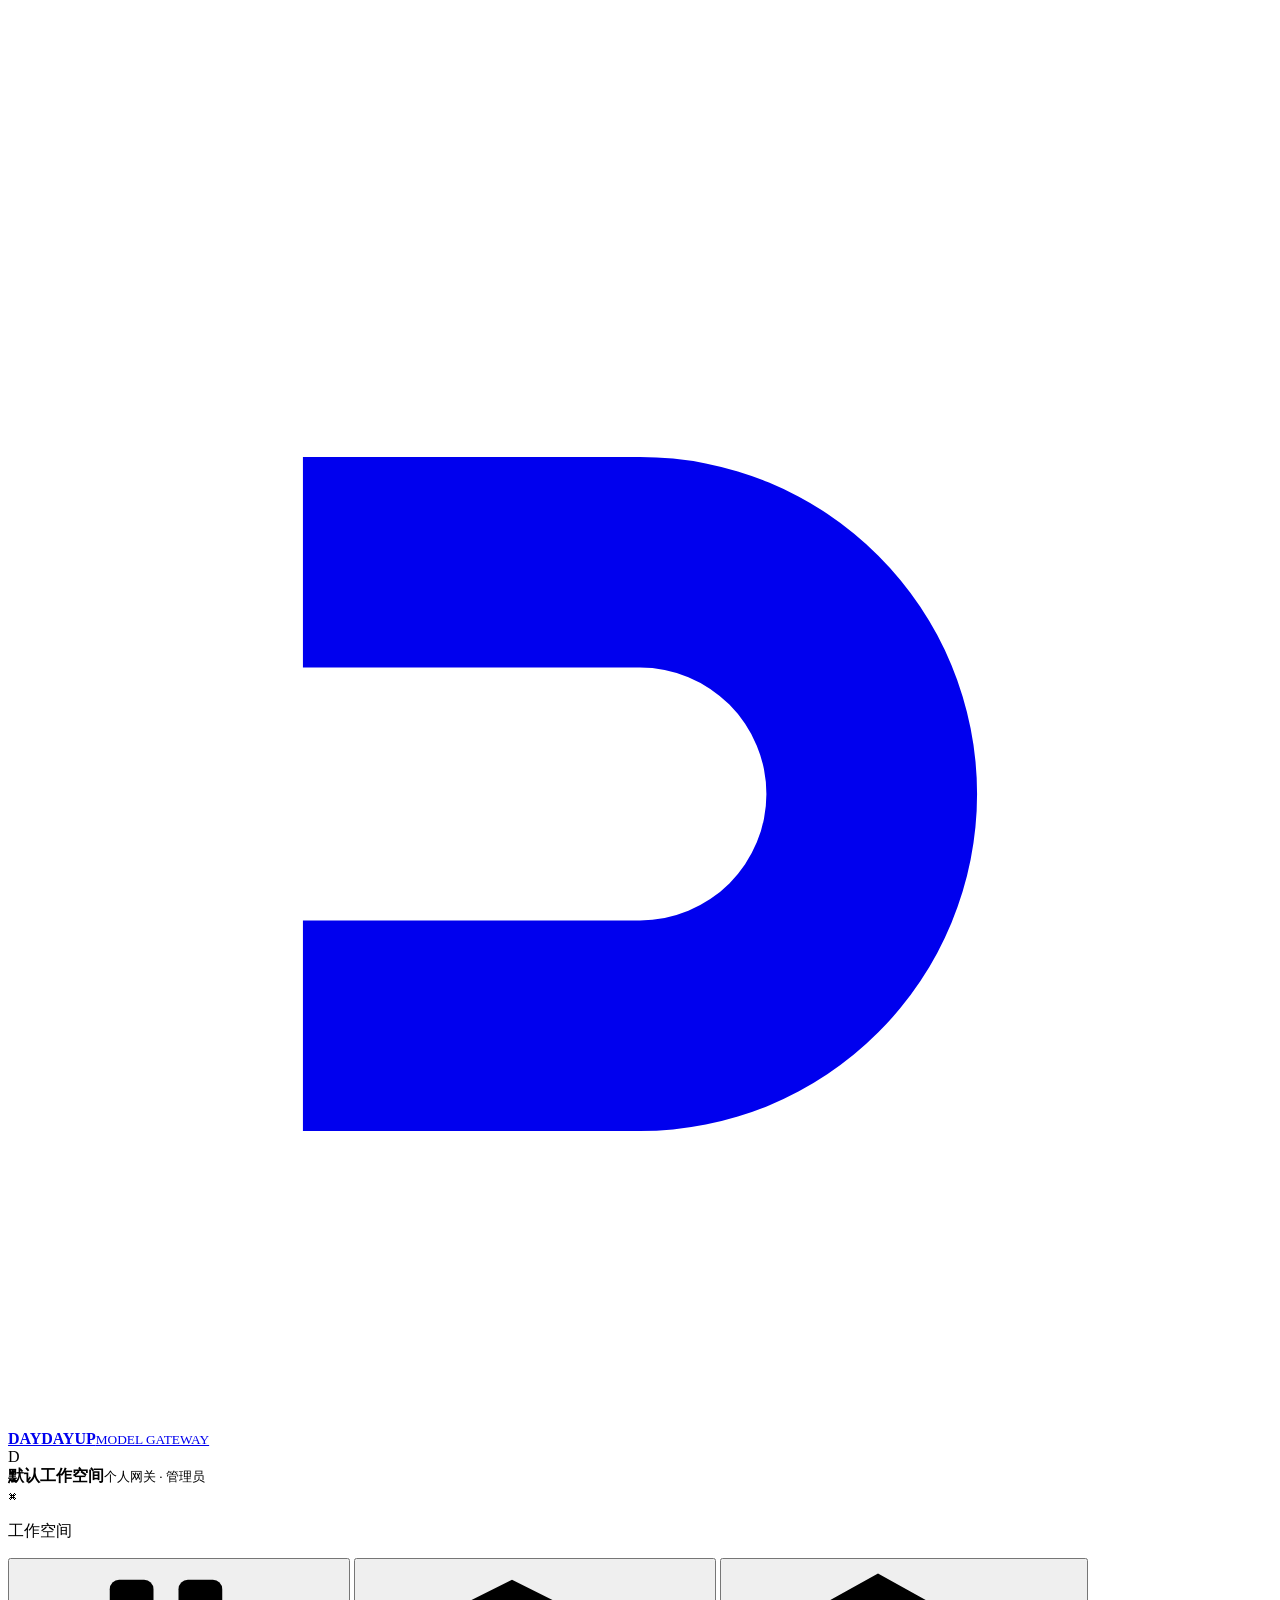
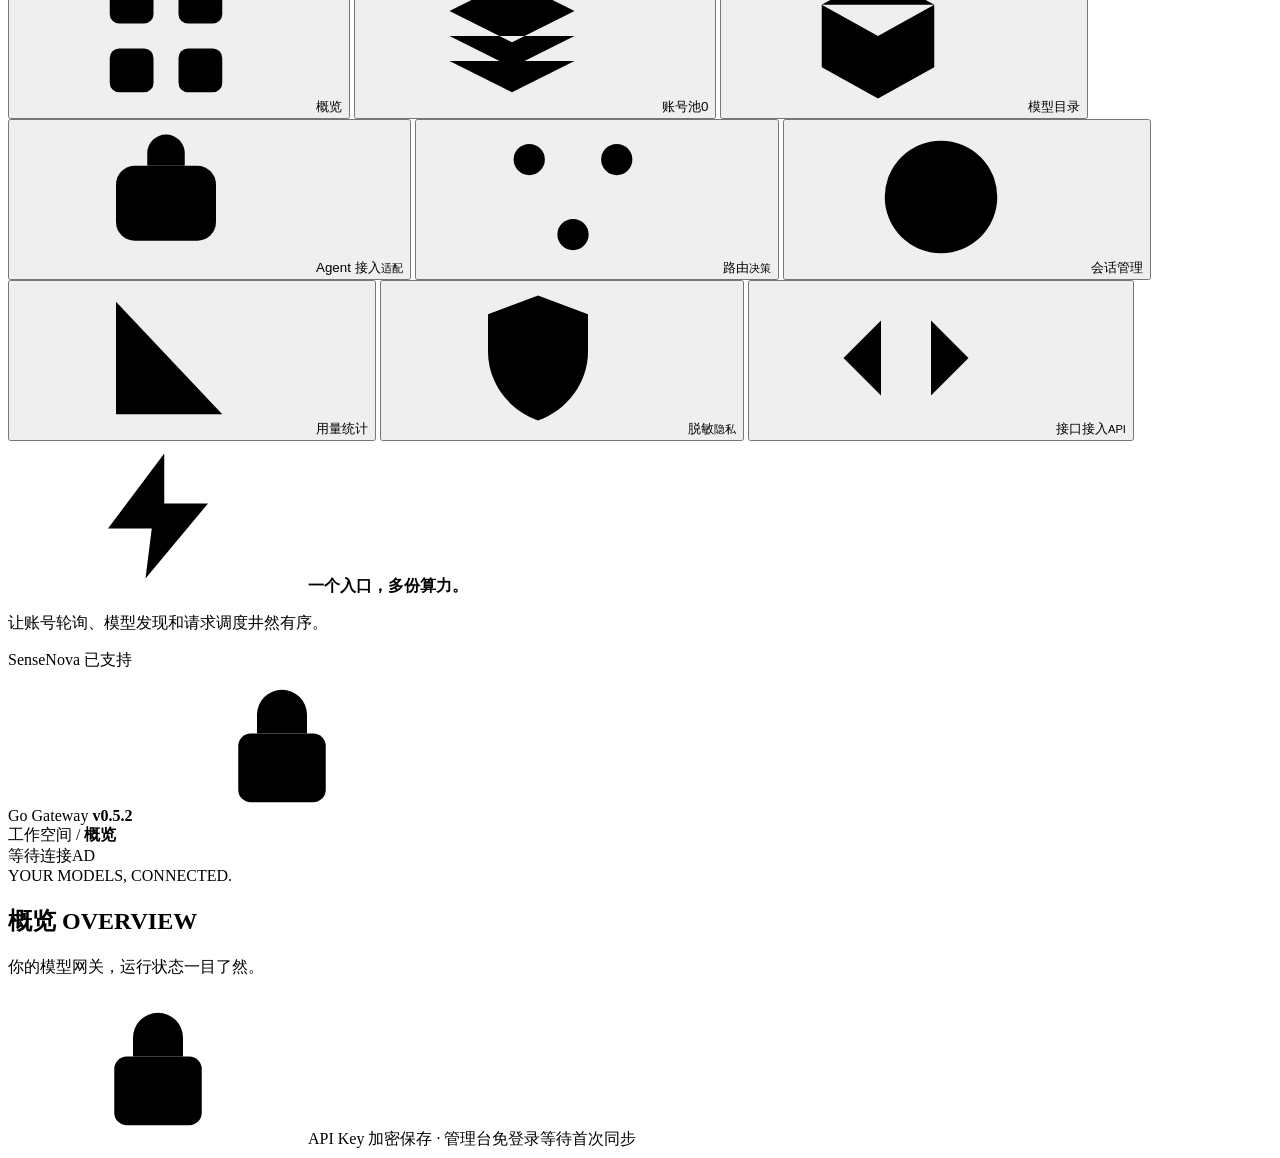
==== commit d95cf741: "流式可靠性修复 + 模型改名/分组路由 + 桌面端骨架 - 流式诊断：区分客户端取消、网关超时与上游断流；新增 stream_copy_failed   日志记录读取错误分类，response_inc" ====
--- a/internal/gateway/web/index.html
+++ b/internal/gateway/web/index.html
@@ -4,7 +4,7 @@
   <meta charset="UTF-8">
   <meta name="viewport" content="width=device-width, initial-scale=1">
   <meta name="color-scheme" content="light">
-  <title>DayDayNew · 模型网关管理台</title>
+  <title>DayDayUp · 模型网关管理台</title>
   <link rel="icon" href="data:image/svg+xml,%3Csvg xmlns='http://www.w3.org/2000/svg' viewBox='0 0 40 40'%3E%3Crect width='40' height='40' rx='11' fill='%23109486'/%3E%3Cpath d='M11 12h9a8 8 0 010 16h-9v-5h9a3 3 0 000-6h-9z' fill='white'/%3E%3C/svg%3E">
   <link rel="stylesheet" href="/admin/assets/app.css">
   <script src="/admin/assets/app.js" defer></script>
@@ -24,12 +24,10 @@
   <symbol id="i-lock" viewBox="0 0 24 24"><rect x="5" y="10" width="14" height="11" rx="2"/><path d="M8 10V7a4 4 0 0 1 8 0v3M12 14v3"/></symbol>
   <symbol id="i-check" viewBox="0 0 24 24"><path d="m5 12 4 4L19 6"/></symbol>
   <symbol id="i-info" viewBox="0 0 24 24"><circle cx="12" cy="12" r="9"/><path d="M12 11v6M12 7h.01"/></symbol>
-  <symbol id="i-key" viewBox="0 0 24 24"><circle cx="8" cy="8" r="5"/><path d="m12 12 9 9M16 16l3-3M19 19l3-3"/></symbol>
   <symbol id="i-zap" viewBox="0 0 24 24"><path d="m13 2-9 12h7l-1 8 10-12h-7z"/></symbol>
   <symbol id="i-more" viewBox="0 0 24 24"><circle cx="5" cy="12" r="1"/><circle cx="12" cy="12" r="1"/><circle cx="19" cy="12" r="1"/></symbol>
   <symbol id="i-edit" viewBox="0 0 24 24"><path d="m15 4 5 5M4 20l1-6L17 2l5 5-12 12z"/></symbol>
   <symbol id="i-trash" viewBox="0 0 24 24"><path d="M3 6h18M9 6V3h6v3M5 6l1 15h12l1-15M10 10v7M14 10v7"/></symbol>
-  <symbol id="i-exit" viewBox="0 0 24 24"><path d="M9 4H4v16h5m7-12 4 4-4 4m-6-4h10"/></symbol>
   <symbol id="i-database" viewBox="0 0 24 24"><ellipse cx="12" cy="5" rx="8" ry="3"/><path d="M4 5v14c0 4 16 4 16 0V5M4 10c0 4 16 4 16 0M4 15c0 4 16 4 16 0"/></symbol>
   <symbol id="i-clock" viewBox="0 0 24 24"><circle cx="12" cy="12" r="9"/><path d="M12 7v5l3 2"/></symbol>
   <symbol id="i-copy" viewBox="0 0 24 24"><rect x="8" y="8" width="13" height="13" rx="2"/><path d="M16 8V3H3v13h5"/></symbol>
@@ -43,18 +41,17 @@
   <symbol id="logo-tokenplan" viewBox="0 0 24 24"><rect x="2" y="2" width="20" height="20" rx="6" fill="currentColor" stroke="none"/><path d="M12 6.2c1.9 2.3 3.1 4 3.1 5.8 0 1.9-1.4 3.3-3.1 3.3s-3.1-1.4-3.1-3.3c0-1.8 1.2-3.5 3.1-5.8Z" fill="#fff" stroke="none"/><path d="M7.6 16.6h8.8" stroke="#fff" stroke-width="1.9" stroke-linecap="round"/></symbol>
 </defs></svg>
 
-<div class="app-shell" inert>
+<div class="app-shell">
   <aside class="sidebar">
-    <a class="brand" href="/admin/" aria-label="DayDayNew 首页"><span class="brand-logo"><svg viewBox="0 0 30 30"><path d="M7 7h8a8 8 0 0 1 0 16H7v-5h8a3 3 0 0 0 0-6H7z" fill="currentColor"/></svg></span><span><b>DAYDAYNEW</b><small>MODEL GATEWAY</small></span></a>
+    <a class="brand" href="/admin/" aria-label="DayDayUp 首页"><span class="brand-logo"><svg viewBox="0 0 30 30"><path d="M7 7h8a8 8 0 0 1 0 16H7v-5h8a3 3 0 0 0 0-6H7z" fill="currentColor"/></svg></span><span><b>DAYDAYUP</b><small>MODEL GATEWAY</small></span></a>
     <div class="workspace"><span class="workspace-icon">D</span><div><b>默认工作空间</b><small>个人网关 · 管理员</small></div><span class="workspace-chevron">⌘</span></div>
     <p class="nav-caption">工作空间</p>
     <nav aria-label="主要导航">
-      <button class="nav-item" data-page="overview"><svg><use href="#i-grid"/></svg>概览</button>
-      <button class="nav-item active" data-page="accounts"><svg><use href="#i-stack"/></svg>账号池<span id="nav-count" class="nav-count">0</span></button>
+      <button class="nav-item active" data-page="overview"><svg><use href="#i-grid"/></svg>概览</button>
+      <button class="nav-item" data-page="accounts"><svg><use href="#i-stack"/></svg>账号池<span id="nav-count" class="nav-count">0</span></button>
       <button class="nav-item" data-page="models"><svg><use href="#i-cube"/></svg>模型目录</button>
       <button class="nav-item" data-page="agents"><svg><use href="#i-agent"/></svg>Agent 接入<small>适配</small></button>
       <button class="nav-item" data-page="routing"><svg><use href="#i-route"/></svg>路由<small>决策</small></button>
-      <button class="nav-item" data-page="groups"><svg><use href="#i-database"/></svg>路由分组<small>GROUPS</small></button>
       <button class="nav-item" data-page="sessions"><svg><use href="#i-clock"/></svg>会话管理</button>
       <button class="nav-item" data-page="usage"><svg><use href="#i-chart"/></svg>用量统计</button>
       <button class="nav-item" data-page="redaction"><svg><use href="#i-shield"/></svg>脱敏<small>隐私</small></button>
@@ -66,33 +63,29 @@
   </aside>
 
   <main class="main">
-    <header class="topbar"><div class="breadcrumb">工作空间 <span>/</span> <b id="breadcrumb-page">账号池</b></div><div class="topbar-right"><span id="connection-status" class="connection"><i></i> 等待连接</span><span class="topbar-divider"></span><button id="logout" class="icon-button" title="退出管理台" aria-label="退出管理台"><svg><use href="#i-exit"/></svg></button><span class="user-avatar">AD</span></div></header>
+    <header class="topbar"><div class="breadcrumb">工作空间 <span>/</span> <b id="breadcrumb-page">概览</b></div><div class="topbar-right"><span id="connection-status" class="connection"><i></i> 等待连接</span><span class="topbar-divider"></span><span class="user-avatar">AD</span></div></header>
     <div class="page-wrap">
-      <section class="page-heading"><div><div class="eyebrow">YOUR MODELS, CONNECTED.</div><h1 id="page-title">账号池 <span id="title-badge">ACCOUNT POOL</span></h1><p id="page-subtitle">在一个入口，管理每一份模型算力。</p></div><div class="heading-actions"><button id="refresh-all" class="button secondary"><svg><use href="#i-refresh"/></svg>刷新状态</button><button id="add-account" class="button primary"><svg><use href="#i-plus"/></svg>添加账号</button></div></section>
+      <section class="page-heading"><div><div class="eyebrow">YOUR MODELS, CONNECTED.</div><h1 id="page-title">概览 <span id="title-badge">OVERVIEW</span></h1><p id="page-subtitle">你的模型网关，运行状态一目了然。</p></div><div class="heading-actions" id="heading-actions" hidden><button id="refresh-all" class="button secondary"><svg><use href="#i-refresh"/></svg>刷新状态</button><button id="add-account" class="button primary"><svg><use href="#i-plus"/></svg>添加账号</button></div></section>
       <div id="error-banner" class="error-banner" role="alert" hidden></div>
-      <section id="metrics" class="metrics" aria-label="网关指标"></section>
+      <section id="metrics" class="metrics" aria-label="网关指标" hidden></section>
       <section id="page-content"></section>
-      <footer class="page-footer"><span><svg><use href="#i-lock"/></svg>API Key 加密保存 · 管理密钥仅保留在当前页面内存</span><span id="last-update">等待首次同步</span></footer>
+      <footer class="page-footer"><span><svg><use href="#i-lock"/></svg>API Key 加密保存 · 管理台免登录</span><span id="last-update">等待首次同步</span></footer>
     </div>
   </main>
-</div>
-
-<div id="login-overlay" class="login-overlay">
-  <div class="login-decoration"><span>DAYDAYNEW / GATEWAY CONSOLE</span><div class="login-art"><div class="orbit orbit-one"></div><div class="orbit orbit-two"></div><div class="orbit-center"><svg><use href="#i-stack"/></svg></div><div class="orbit-node node-one"><svg><use href="#i-cube"/></svg></div><div class="orbit-node node-two"><svg><use href="#i-zap"/></svg></div><div class="orbit-node node-three"><svg><use href="#i-key"/></svg></div></div><h2>连接模型，<br>让每一份算力有序运转。</h2><p>统一入口 · 智能轮询 · 清晰可见</p><small>DESIGNED FOR YOUR MODEL INFRASTRUCTURE</small></div>
-  <form id="login-form" class="login-form"><span class="login-label">WELCOME BACK</span><h2>连接你的管理台</h2><p>输入此网关的管理密钥，查看和管理账号池。</p><label for="admin-key">管理密钥</label><div class="password-input"><input id="admin-key" type="password" placeholder="GATEWAY_ADMIN_KEY" required autocomplete="off" spellcheck="false"><button type="button" class="icon-button reveal" data-target="admin-key" aria-label="显示或隐藏管理密钥"><svg><use href="#i-eye"/></svg></button></div><p id="login-error" class="field-error" role="alert"></p><button id="login-submit" class="button primary full" type="submit">进入工作空间 <svg><use href="#i-arrow"/></svg></button><div class="login-tip"><svg><use href="#i-lock"/></svg><span>密钥只用于连接当前网关，不保存在浏览器。<br>此处填写管理密钥，而非 SenseNova API Key。</span></div></form>
 </div>
 
 <dialog id="account-dialog" class="modal">
   <form id="account-form"><div class="modal-heading"><div><span class="section-overline">ACCOUNT CONNECTION</span><h2 id="account-dialog-title">接入新的账号</h2></div><button type="button" class="icon-button close-dialog" aria-label="关闭"><svg><use href="#i-close"/></svg></button></div><p class="modal-intro">配置一个独立的额度主体，加入统一调度。</p><div class="field platform-field"><span class="field-label" id="platform-label">平台 <span>*</span></span><div id="platform-picker" class="platform-grid" role="radiogroup" aria-labelledby="platform-label"></div><input id="account-provider" name="provider" type="hidden" value=""><small id="platform-note">平台列表由网关注册表自动生成，新增平台会在这里自动出现。</small></div><div class="form-grid"><div class="field"><label for="account-name">账号名称 <span>*</span></label><input id="account-name" name="name" maxlength="80" placeholder="例如：生产主账号" required></div><div class="field"><label for="account-id">账号 ID <span>*</span></label><input id="account-id" name="id" pattern="[a-zA-Z0-9_.\-]{1,64}" maxlength="64" required spellcheck="false"><small>创建后不可修改</small></div></div><div class="field"><label id="account-key-label" for="account-key">API Key / Access Token <span>*</span></label><div class="password-input"><input id="account-key" name="api_key" type="password" placeholder="sk-… 或 wb access token" autocomplete="new-password" spellcheck="false"><button type="button" class="icon-button reveal" data-target="account-key" aria-label="显示或隐藏 API Key"><svg><use href="#i-eye"/></svg></button></div><small id="account-key-hint">保存后不再显示明文，检查状态不会发起模型生成。</small></div><div id="workbuddy-fields" hidden><div id="oauth-panel" class="oauth-panel" hidden><div class="oauth-title">浏览器授权登录 <span class="tag">免粘贴凭证</span></div><p class="oauth-desc">在官方登录页完成登录后，网关自动获取 UID / Access Token / Refresh Token 并创建账号，无需复制粘贴任何凭证。</p><div class="oauth-actions"><button type="button" id="oauth-start" class="button secondary">开始浏览器授权</button><button type="button" id="oauth-cancel" class="button text" hidden>取消授权</button></div><p id="oauth-status" class="oauth-status" role="status"></p><small>登录状态只保留在网关内存中，10 分钟未完成自动失效；⌘-打开弹窗被拦截时请手动允许。</small></div><div class="field"><label for="account-uid">UID（X-User-Id）<span>*</span></label><input id="account-uid" name="uid" maxlength="128" placeholder="OAuth 导入得到的账号 UID" spellcheck="false"></div><div class="field"><label for="account-refresh">Refresh Token</label><div class="password-input"><input id="account-refresh" type="password" autocomplete="new-password" spellcheck="false"><button type="button" class="icon-button reveal" data-target="account-refresh" aria-label="显示或隐藏 Refresh Token"><svg><use href="#i-eye"/></svg></button></div><small>access token 过期时自动刷新；留空则不能续期。</small></div><div class="form-grid"><div class="field"><label for="account-realm">区域</label><select id="account-realm"><option value="intl">国际版 workbuddy.ai</option><option value="cn">国内版 copilot.tencent.com</option></select></div><div class="field"><label for="account-product">客户端身份</label><select id="account-product"><option value="desktop">桌面端 (WorkBuddy 5.8.4)</option><option value="vscode">VSCode 扩展</option><option value="cli">CodeBuddy CLI</option></select></div></div></div><details class="advanced"><summary>高级配置 <span>源站、分组、并发与模型范围</span></summary><div class="field"><label for="account-group">所属分组</label><input id="account-group" list="group-list" maxlength="64" pattern="[A-Za-z0-9._\-]{0,64}" placeholder="default" spellcheck="false"><datalist id="group-list"></datalist><small>分组是聚合池的边界：客户端访问 <code>/groups/组名/v1</code> 即固定在这组账号内调度（也可用 X-Group 请求头），组间互不可见。留空为默认分组。</small></div><div class="field"><label for="account-base">Base URL</label><input id="account-base" name="base_url" type="url" value="https://token.sensenova.cn" required spellcheck="false"><small>填写源站地址，不包含 /v1</small></div><div class="field"><label for="account-concurrency">每号最大并发</label><input id="account-concurrency" type="number" value="4" min="1" max="1000" required></div><div class="field"><label for="account-models">模型白名单 <span class="optional">可选</span></label><textarea id="account-models" rows="2" placeholder="留空使用动态发现的模型；多个模型用逗号或换行分隔"></textarea></div></details><div class="security-note"><svg><use href="#i-lock"/></svg>凭证以 AES-256-GCM 加密保存在网关本地。</div><p id="account-error" class="field-error" role="alert"></p><div class="modal-footer"><button type="button" class="button secondary close-dialog">取消</button><button id="account-save" type="submit" class="button primary">保存并检查 <svg><use href="#i-arrow"/></svg></button></div></form>
 </dialog>
 
-<dialog id="quota-dialog" class="modal"><form id="quota-form"><div class="modal-heading"><div><span class="section-overline">QUOTA OBSERVATION</span><h2>更新额度快照</h2></div><button type="button" class="icon-button close-dialog" aria-label="关闭"><svg><use href="#i-close"/></svg></button></div><p class="modal-intro">填写你从账户页面核实的额度，网关不会将 Token 换算成积分。</p><div class="form-grid"><div class="field"><label for="quota-pool">积分池</label><select id="quota-pool"><option value="general">通用积分</option><option value="flash-lite">Flash-Lite 专属积分</option></select></div><div class="field"><label for="quota-ttl">有效时间（分钟）</label><input id="quota-ttl" type="number" min="1" max="1440" value="5" required></div><div class="field"><label for="quota-five">5 小时剩余积分</label><input id="quota-five" type="number" min="0" step="any" placeholder="填写已核实的余额" required></div><div class="field"><label for="quota-week">周剩余积分</label><input id="quota-week" type="number" min="0" step="any" placeholder="填写已核实的余额" required></div></div><div class="security-note"><svg><use href="#i-info"/></svg>本次只观测选中的积分池，将替换旧快照，不用于判定账号整体额度耗尽。</div><p id="quota-error" class="field-error" role="alert"></p><div class="modal-footer"><button type="button" class="button secondary close-dialog">取消</button><button type="submit" class="button primary">保存观测值</button></div></form></dialog>
+<dialog id="quota-dialog" class="modal"><form id="quota-form"><div class="modal-heading"><div><span class="section-overline">QUOTA OBSERVATION</span><h2>更新额度快照</h2></div><button type="button" class="icon-button close-dialog" aria-label="关闭"><svg><use href="#i-close"/></svg></button></div><div class="form-grid"><div class="field"><label for="quota-pool">积分池</label><select id="quota-pool"><option value="general">通用积分</option><option value="flash-lite">Flash-Lite 专属积分</option></select></div><div class="field"><label for="quota-ttl">有效时间（分钟）</label><input id="quota-ttl" type="number" min="1" max="1440" value="5" required></div><div class="field"><label for="quota-five">5 小时剩余积分</label><input id="quota-five" type="number" min="0" step="any" placeholder="填写已核实的余额" required></div><div class="field"><label for="quota-week">周剩余积分</label><input id="quota-week" type="number" min="0" step="any" placeholder="填写已核实的余额" required></div></div><p id="quota-error" class="field-error" role="alert"></p><div class="modal-footer"><button type="button" class="button secondary close-dialog">取消</button><button type="submit" class="button primary">保存观测值</button></div></form></dialog>
 
 <dialog id="confirm-dialog" class="modal small-modal"><form id="confirm-form"><div class="modal-heading"><h2>移除这个账号？</h2><button type="button" class="icon-button close-dialog" aria-label="关闭"><svg><use href="#i-close"/></svg></button></div><p id="confirm-description" class="modal-intro"></p><p id="confirm-error" class="field-error" role="alert"></p><div class="modal-footer"><button type="button" class="button secondary close-dialog">取消</button><button id="confirm-delete" type="submit" class="button danger">移除账号</button></div></form></dialog>
 <div id="drawer-backdrop" class="drawer-backdrop" hidden></div><aside id="account-drawer" class="drawer" role="dialog" aria-modal="true" aria-label="账号详情" hidden></aside>
 <div id="toast-region" class="toast-region" role="status" aria-live="polite"></div>
 <dialog id="session-edit-dialog" class="form-dialog"><form id="session-edit-form"><div class="dialog-header"><div><span class="eyebrow">SESSION</span><h2>重命名会话</h2></div><button type="button" class="icon-button close-dialog" aria-label="关闭"><svg><use href="#i-close"/></svg></button></div><div class="dialog-body"><label for="session-name">会话名称</label><input id="session-name" required maxlength="120" autocomplete="off"><p id="session-edit-error" class="form-error" role="alert"></p></div><div class="dialog-footer"><button type="button" class="button secondary close-dialog">取消</button><button id="session-save" type="submit" class="button primary">保存名称</button></div></form></dialog>
 
+<dialog id="model-rename-dialog" class="form-dialog"><form id="model-rename-form"><div class="dialog-header"><div><span class="eyebrow">MODEL RENAME</span><h2>模型改名</h2></div><button type="button" class="icon-button close-dialog" aria-label="关闭"><svg><use href="#i-close"/></svg></button></div><div class="dialog-body"><p id="model-rename-desc" class="form-note"></p><label for="model-rename-input">对外模型名</label><input id="model-rename-input" required maxlength="128" autocomplete="off" spellcheck="false"><p class="form-note">按平台生效：该平台所有账号共用这个名字。客户端与 <code>GET /v1/models</code> 使用新名字，网关转发时自动改回平台原 id，响应里的 model 也会改回新名字。</p><p id="model-rename-error" class="form-error" role="alert"></p></div><div class="dialog-footer"><button id="model-rename-clear" type="button" class="button text" data-action="model-rename-reset" hidden>还原原名</button><button type="button" class="button secondary close-dialog">取消</button><button id="model-rename-save" type="submit" class="button primary">保存改名</button></div></form></dialog>
 <dialog id="group-rename-dialog" class="form-dialog"><form id="group-rename-form"><div class="dialog-header"><div><span class="eyebrow">ROUTING GROUP</span><h2 id="group-rename-title">重命名分组</h2></div><button type="button" class="icon-button close-dialog" aria-label="关闭"><svg><use href="#i-close"/></svg></button></div><div class="dialog-body"><label for="group-name">新分组名</label><input id="group-name" required maxlength="64" pattern="[A-Za-z0-9._\-]{1,64}" autocomplete="off" spellcheck="false"><p id="group-rename-note" class="form-note"></p><p id="group-rename-error" class="form-error" role="alert"></p></div><div class="dialog-footer"><button type="button" class="button secondary close-dialog">取消</button><button id="group-rename-save" type="submit" class="button primary">保存重命名</button></div></form></dialog>
 
 <dialog id="group-delete-dialog" class="form-dialog"><form id="group-delete-form"><div class="dialog-header"><div><span class="eyebrow">ROUTING GROUP</span><h2>解散分组</h2></div><button type="button" class="icon-button close-dialog" aria-label="关闭"><svg><use href="#i-close"/></svg></button></div><div class="dialog-body"><p id="group-delete-desc" class="form-note"></p><label for="group-move-to">组内账号移入</label><select id="group-move-to"></select><p id="group-delete-error" class="form-error" role="alert"></p></div><div class="dialog-footer"><button type="button" class="button secondary close-dialog">取消</button><button id="group-delete-save" type="submit" class="button danger">解散分组</button></div></form></dialog>
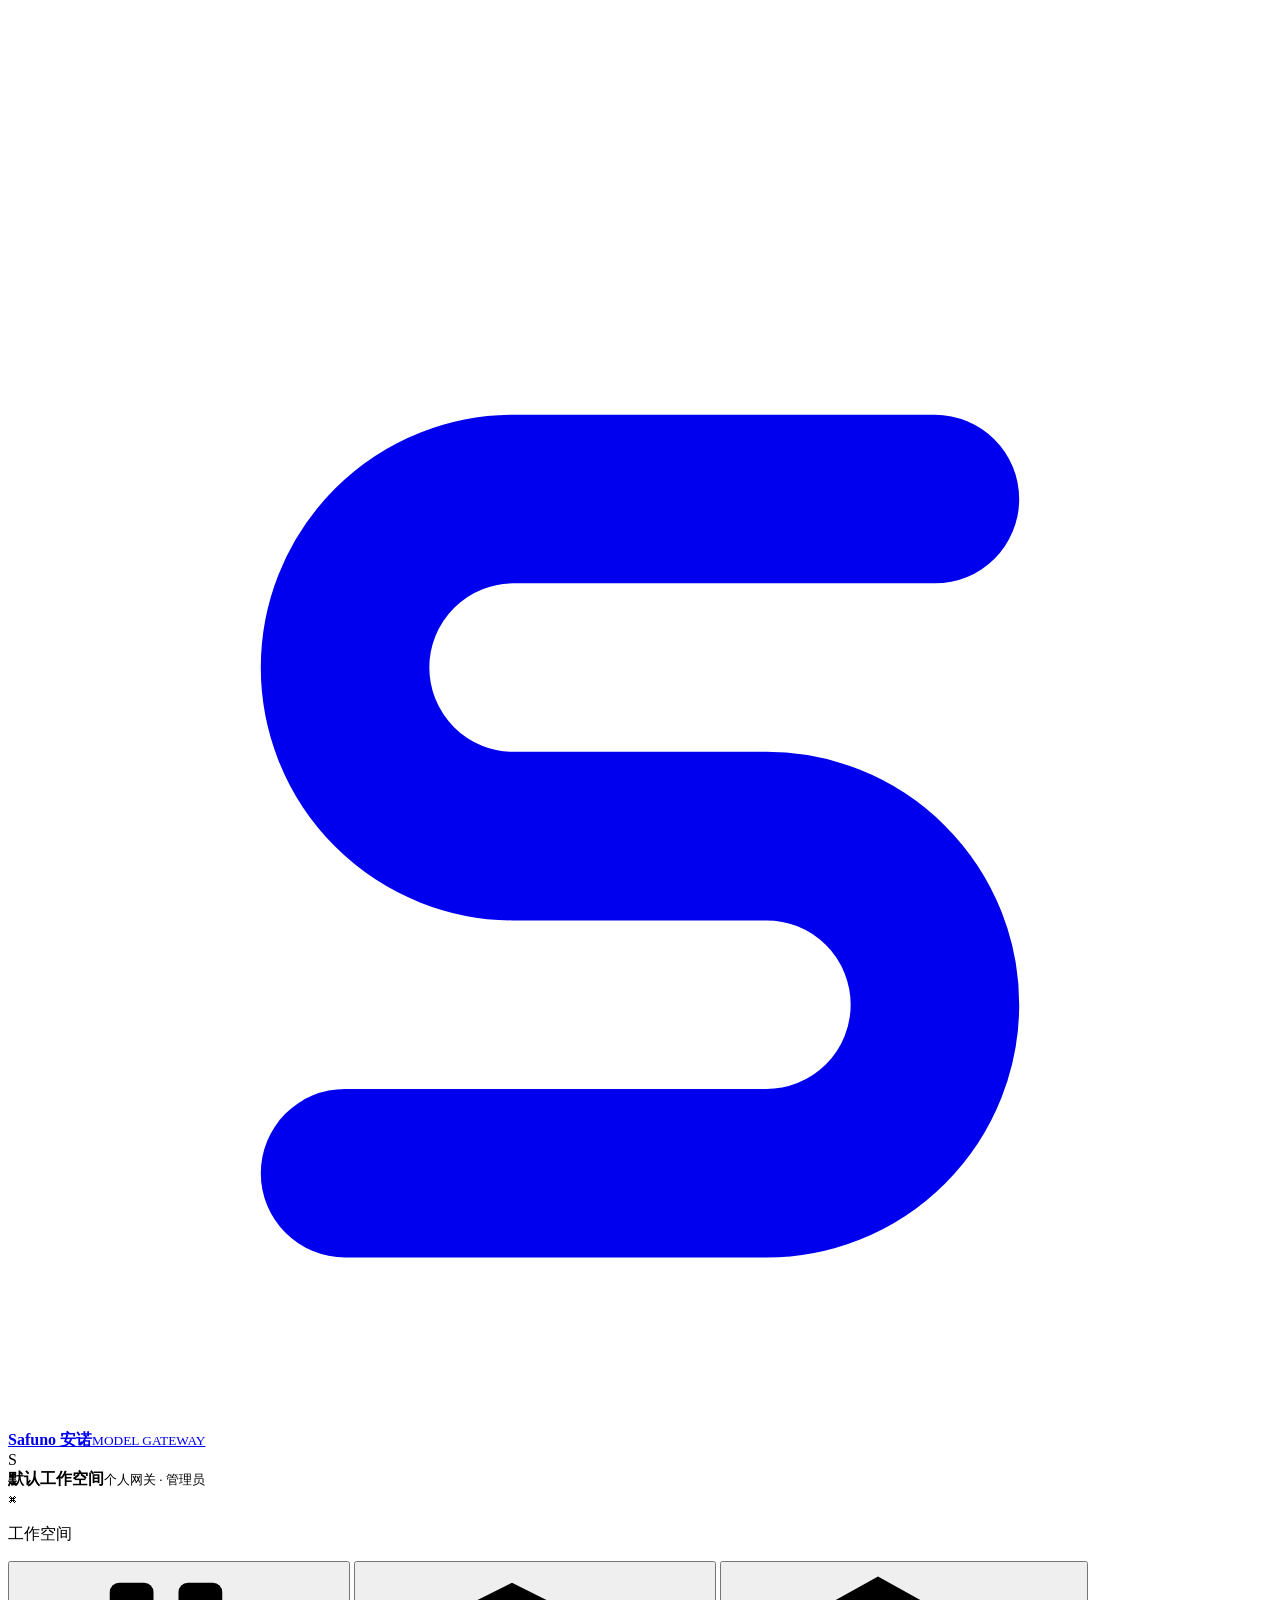
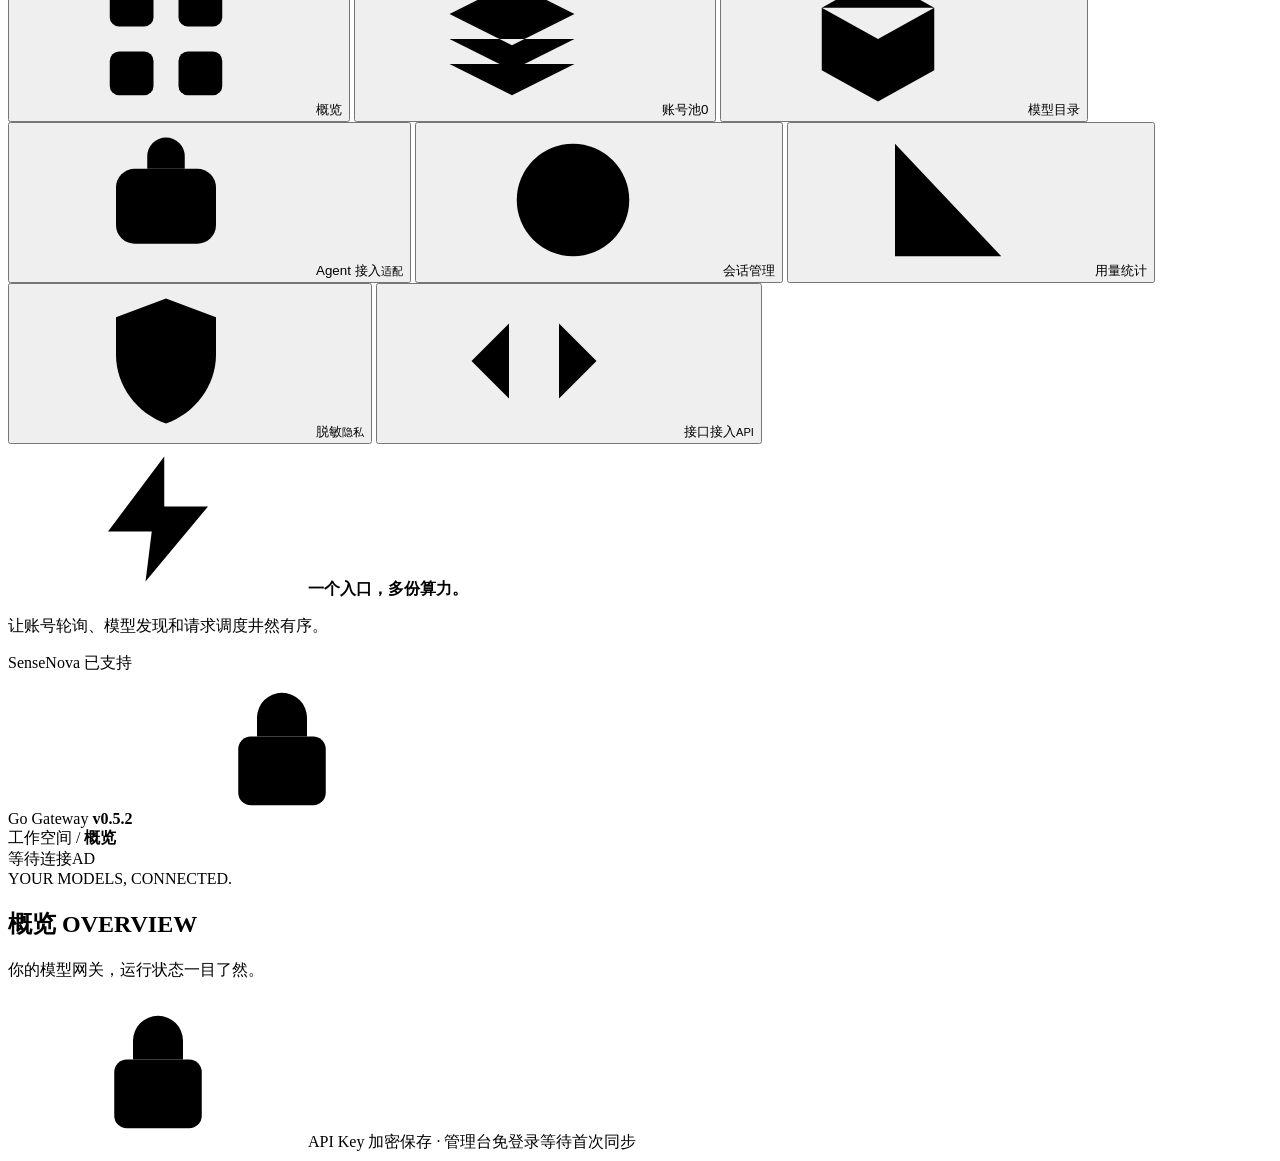
==== commit 81fe4068: "重命名：daydayup → safuno（目录、模块名、桌面壳、文档与脚本）" ====
--- a/internal/gateway/web/index.html
+++ b/internal/gateway/web/index.html
@@ -4,7 +4,7 @@
   <meta charset="UTF-8">
   <meta name="viewport" content="width=device-width, initial-scale=1">
   <meta name="color-scheme" content="light">
-  <title>DayDayUp · 模型网关管理台</title>
+  <title>Safuno 安诺 · 模型网关管理台</title>
   <link rel="icon" href="data:image/svg+xml,%3Csvg xmlns='http://www.w3.org/2000/svg' viewBox='0 0 40 40'%3E%3Crect width='40' height='40' rx='11' fill='%23109486'/%3E%3Cpath d='M11 12h9a8 8 0 010 16h-9v-5h9a3 3 0 000-6h-9z' fill='white'/%3E%3C/svg%3E">
   <link rel="stylesheet" href="/admin/assets/app.css">
   <script src="/admin/assets/app.js" defer></script>
@@ -43,15 +43,14 @@
 
 <div class="app-shell">
   <aside class="sidebar">
-    <a class="brand" href="/admin/" aria-label="DayDayUp 首页"><span class="brand-logo"><svg viewBox="0 0 30 30"><path d="M7 7h8a8 8 0 0 1 0 16H7v-5h8a3 3 0 0 0 0-6H7z" fill="currentColor"/></svg></span><span><b>DAYDAYUP</b><small>MODEL GATEWAY</small></span></a>
-    <div class="workspace"><span class="workspace-icon">D</span><div><b>默认工作空间</b><small>个人网关 · 管理员</small></div><span class="workspace-chevron">⌘</span></div>
+    <a class="brand" href="/admin/" aria-label="Safuno 安诺首页"><span class="brand-logo"><svg viewBox="0 0 30 30"><path d="M22 8H12a4 4 0 0 0 0 8h6a4 4 0 0 1 0 8H8" fill="none" stroke="currentColor" stroke-width="4" stroke-linecap="round"/></svg></span><span><b>Safuno 安诺</b><small>MODEL GATEWAY</small></span></a>
+    <div class="workspace"><span class="workspace-icon">S</span><div><b>默认工作空间</b><small>个人网关 · 管理员</small></div><span class="workspace-chevron">⌘</span></div>
     <p class="nav-caption">工作空间</p>
     <nav aria-label="主要导航">
       <button class="nav-item active" data-page="overview"><svg><use href="#i-grid"/></svg>概览</button>
       <button class="nav-item" data-page="accounts"><svg><use href="#i-stack"/></svg>账号池<span id="nav-count" class="nav-count">0</span></button>
       <button class="nav-item" data-page="models"><svg><use href="#i-cube"/></svg>模型目录</button>
       <button class="nav-item" data-page="agents"><svg><use href="#i-agent"/></svg>Agent 接入<small>适配</small></button>
-      <button class="nav-item" data-page="routing"><svg><use href="#i-route"/></svg>路由<small>决策</small></button>
       <button class="nav-item" data-page="sessions"><svg><use href="#i-clock"/></svg>会话管理</button>
       <button class="nav-item" data-page="usage"><svg><use href="#i-chart"/></svg>用量统计</button>
       <button class="nav-item" data-page="redaction"><svg><use href="#i-shield"/></svg>脱敏<small>隐私</small></button>
